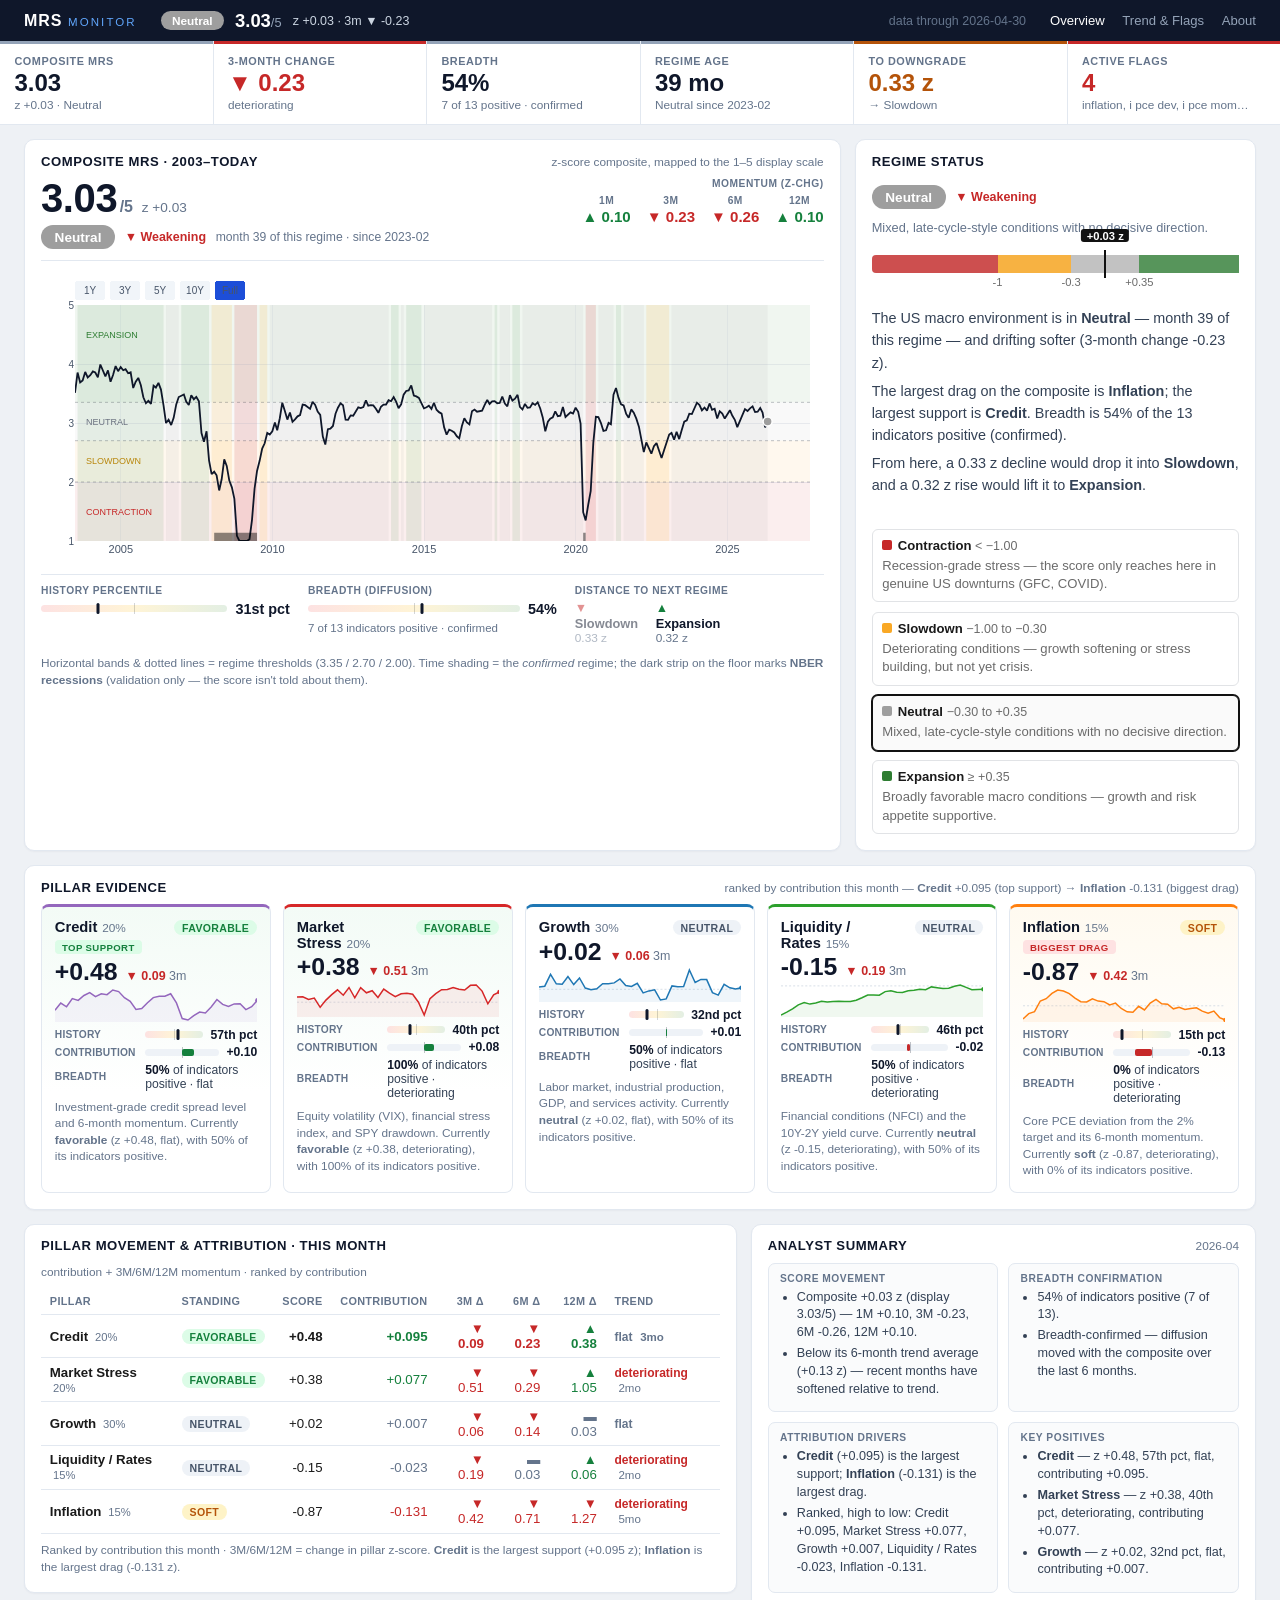
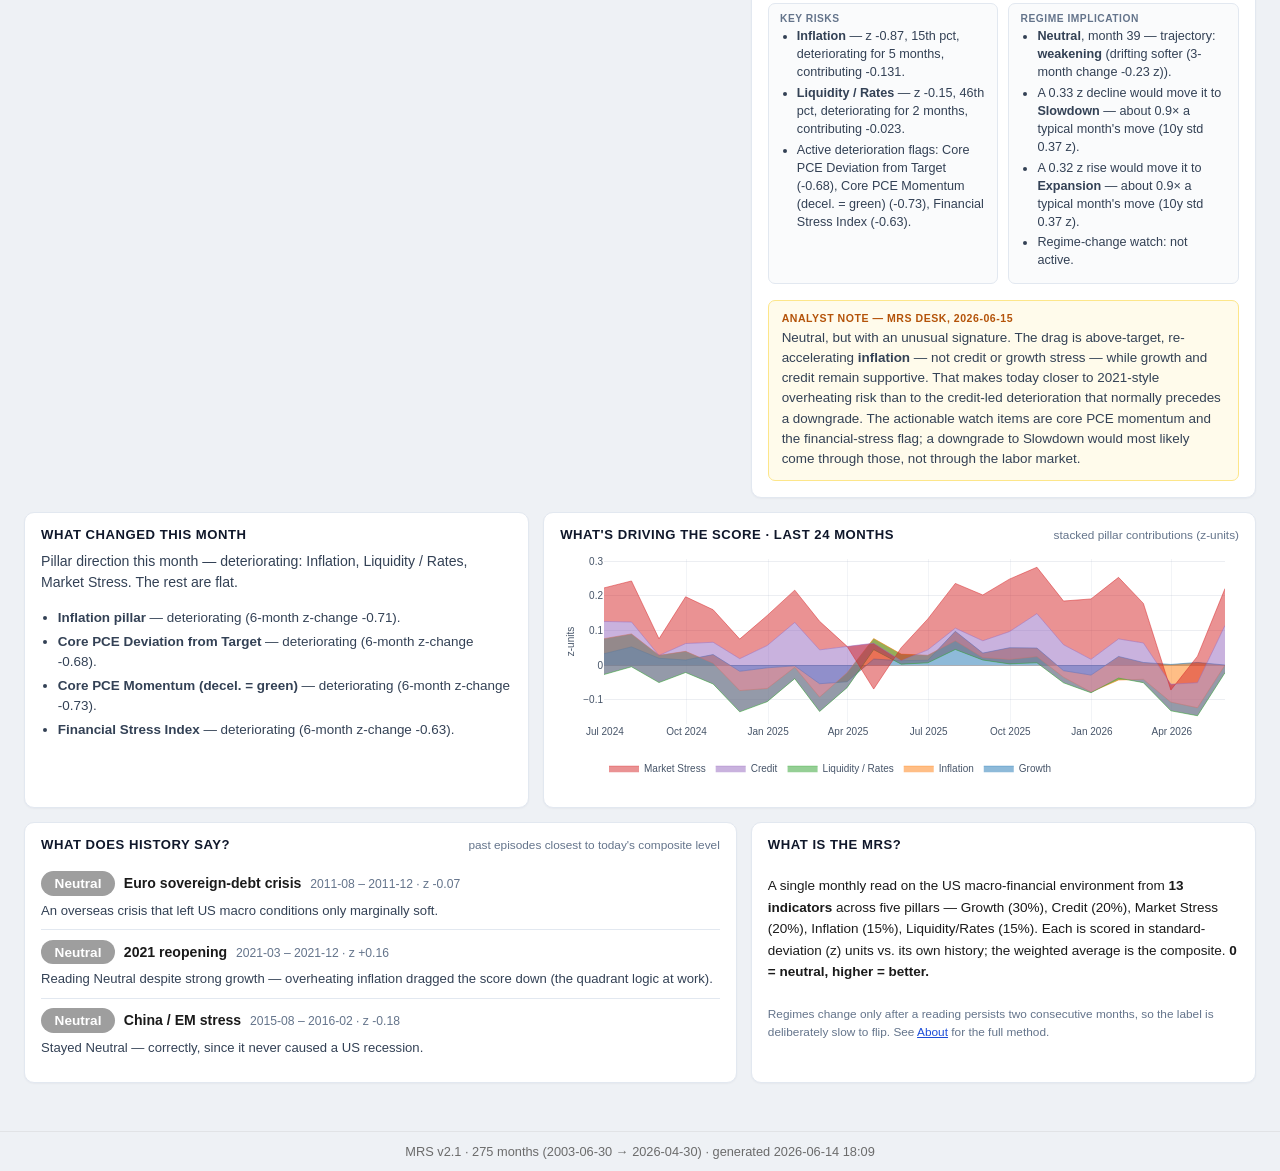
==== dashboard/index.html @ e7137d58 "Fix heatmap colorscale (explicit red/green) and attribution blank space - Replace named "RdYlGn" col" ====
<!DOCTYPE html>
<html lang="en">
<head>
<meta charset="UTF-8" />
<meta name="viewport" content="width=device-width, initial-scale=1" />
<title>MRS Monitor — Macro Regime Score</title>
<link rel="stylesheet" href="assets/css/style.css" />
<script src="https://cdn.plot.ly/plotly-2.32.0.min.js"></script>
</head>
<body class="app">

<header class="appbar">
  <div class="brand">MRS<span>MONITOR</span></div>
  <div class="appbar-status" id="appbar-status">Loading…</div>
  <nav class="appbar-nav">
    <a href="index.html" class="active">Overview</a>
    <a href="trend.html">Trend &amp; Flags</a>
    <a href="about.html">About</a>
  </nav>
</header>

<!-- KPI ribbon — Layer 0: the one-glance answer -->
<div class="kpi-ribbon" id="kpi-ribbon"></div>

<main class="db-grid">

  <!-- Row 1: score (left) + regime interpretation (right) -->

  <section class="card span-8 composite-anchor">
    <div class="card-head">
      <h2>Composite MRS · 2003–today</h2>
      <span class="card-sub">z-score composite, mapped to the 1–5 display scale</span>
    </div>
    <div class="composite-readout" id="composite-readout"></div>
    <div id="composite-chart" class="chart-lg"></div>
    <div class="composite-foot" id="composite-foot"></div>
    <p class="chart-caption">
      Horizontal bands &amp; dotted lines = regime thresholds (3.35 / 2.70 / 2.00).
      Time shading = the <em>confirmed</em> regime; the dark strip on the floor marks
      <strong>NBER recessions</strong> (validation only — the score isn't told about them).
    </p>
  </section>

  <section class="card span-4 verdict-card">
    <div class="card-head"><h2>Regime status</h2></div>
    <div class="verdict-head" id="verdict-head"></div>
    <div id="hero-gauge"></div>
    <div class="verdict-body" id="verdict-body"></div>
    <div id="regime-legend"></div>
  </section>

  <!-- Row 2: pillar evidence — the "why" behind the composite score -->

  <section class="card span-12">
    <div class="card-head">
      <h2>Pillar evidence</h2>
      <span class="card-sub" id="pillar-evidence-sub">where each pillar sits in its history · how it moved · what it contributes to the score</span>
    </div>
    <div class="pillar-tiles" id="pillar-tiles"></div>
  </section>

  <!-- Row 3: composite attribution (how pillars sum to the score) + analyst summary -->

  <section class="card span-7" style="align-self: start">
    <div class="card-head">
      <h2>Pillar movement &amp; attribution · this month</h2>
      <span class="card-sub">contribution + 3M/6M/12M momentum · ranked by contribution</span>
    </div>
    <div id="attribution-chart"></div>
    <p class="chart-caption" id="attribution-caption"></p>
  </section>

  <section class="card span-5">
    <div class="card-head">
      <h2>Analyst summary</h2>
      <span class="card-sub" id="summary-date"></span>
    </div>
    <div class="summary-grid" id="summary-grid"></div>
    <div class="analyst-note" id="analyst-note" hidden></div>
  </section>

  <!-- Row 4: what changed this month + 24-month driver trend -->

  <section class="card span-5">
    <div class="card-head"><h2>What changed this month</h2></div>
    <p class="lead" id="direction-summary"></p>
    <ul class="changes" id="changes-list"></ul>
  </section>

  <section class="card span-7">
    <div class="card-head">
      <h2>What's driving the score · last 24 months</h2>
      <span class="card-sub">stacked pillar contributions (z-units)</span>
    </div>
    <div id="drivers-chart" class="chart-md"></div>
  </section>

  <!-- Row 5: historical analogues + what is MRS -->

  <section class="card span-7">
    <div class="card-head">
      <h2>What does history say?</h2>
      <span class="card-sub">past episodes closest to today's composite level</span>
    </div>
    <div class="analogues" id="analogues"></div>
  </section>

  <section class="card span-5 explainer">
    <div class="card-head"><h2>What is the MRS?</h2></div>
    <p>
      A single monthly read on the US macro-financial environment from
      <strong>13 indicators</strong> across five pillars — Growth (30%), Credit (20%),
      Market Stress (20%), Inflation (15%), Liquidity/Rates (15%). Each is scored in
      standard-deviation (z) units vs. its own history; the weighted average is the
      composite. <strong>0 = neutral, higher = better.</strong>
    </p>
    <p class="chart-caption">
      Regimes change only after a reading persists two consecutive months, so the
      label is deliberately slow to flip. See <a href="about.html">About</a> for the full method.
    </p>
  </section>

</main>

<footer class="status" id="status-footer">Loading…</footer>

<script type="module" src="assets/js/page-index.js"></script>
</body>
</html>
---- dashboard/assets/css/style.css ----
:root {
  --color-expansion: #2e7d32;
  --color-neutral: #9e9e9e;
  --color-slowdown: #f9a825;
  --color-contraction: #c62828;
  --color-bg: #f5f6f8;
  --color-panel: #ffffff;
  --color-text: #1a1a1a;
  --color-muted: #6b6b6b;
  --color-border: #e1e3e6;
  --font-sans: -apple-system, BlinkMacSystemFont, "Segoe UI", Roboto, Helvetica, Arial, sans-serif;
}

* { box-sizing: border-box; }

body {
  margin: 0;
  font-family: var(--font-sans);
  background: var(--color-bg);
  color: var(--color-text);
}

code {
  background: #eef0f2;
  border-radius: 3px;
  padding: 0 0.25rem;
  font-size: 0.85em;
}

/* Navigation */
nav.topnav {
  display: flex;
  gap: 1.5rem;
  padding: 0.75rem 1.5rem;
  background: #1a1a1a;
}
nav.topnav a {
  color: #cfd2d6;
  text-decoration: none;
  font-size: 0.9rem;
  font-weight: 500;
}
nav.topnav a:hover,
nav.topnav a.active { color: #ffffff; }

/* Regime header (repeats on every page) */
.regime-header {
  display: flex;
  flex-wrap: wrap;
  gap: 1.75rem;
  align-items: center;
  padding: 1rem 1.5rem;
  border-bottom: 1px solid var(--color-border);
  background: var(--color-panel);
}
.regime-badge {
  display: inline-block;
  padding: 0.4rem 1rem;
  border-radius: 999px;
  color: #fff;
  font-weight: 600;
  font-size: 0.95rem;
  white-space: nowrap;
}
.regime-stat {
  font-size: 0.78rem;
  color: var(--color-muted);
  text-transform: uppercase;
  letter-spacing: 0.03em;
}
.regime-stat strong {
  display: block;
  font-size: 1.2rem;
  color: var(--color-text);
  text-transform: none;
  letter-spacing: normal;
}

.flag-pill {
  display: inline-block;
  padding: 0.2rem 0.65rem;
  border-radius: 4px;
  font-size: 0.72rem;
  background: #fdecea;
  color: #b71c1c;
  margin: 0.15rem 0.25rem 0.15rem 0;
}

/* Layout */
main {
  padding: 1.25rem 1.5rem 3rem;
  max-width: 1200px;
  margin: 0 auto;
}
.panel {
  background: var(--color-panel);
  border: 1px solid var(--color-border);
  border-radius: 8px;
  padding: 1rem 1.25rem;
  margin-bottom: 1.25rem;
}
.panel h2 {
  margin-top: 0;
  font-size: 1.05rem;
}
.panel h3 {
  font-size: 0.95rem;
}
.panel h3 a {
  color: var(--color-text);
  text-decoration: none;
}
.panel h3 a:hover { text-decoration: underline; }

.chart {
  width: 100%;
  height: 380px;
}
.chart.small {
  height: 200px;
}

.grid {
  display: grid;
  grid-template-columns: repeat(auto-fit, minmax(240px, 1fr));
  gap: 1rem;
}

footer.status {
  padding: 0.75rem 1.5rem;
  font-size: 0.8rem;
  color: var(--color-muted);
  border-top: 1px solid var(--color-border);
  text-align: center;
}

/* Tables */
table.flags, table.movers, table.transitions {
  width: 100%;
  border-collapse: collapse;
  font-size: 0.85rem;
}
table.flags th, table.flags td,
table.movers th, table.movers td,
table.transitions th, table.transitions td {
  text-align: left;
  padding: 0.45rem 0.65rem;
  border-bottom: 1px solid var(--color-border);
}
table.flags th, table.movers th, table.transitions th {
  color: var(--color-muted);
  font-weight: 600;
  font-size: 0.78rem;
  text-transform: uppercase;
  letter-spacing: 0.03em;
}

/* Indicator lineage */
dl.lineage dt {
  font-weight: 600;
  margin-top: 0.5rem;
  font-size: 0.85rem;
}
dl.lineage dd {
  margin: 0 0 0.25rem 0;
  color: var(--color-muted);
}

.back-link {
  display: inline-block;
  margin-bottom: 0.75rem;
  font-size: 0.85rem;
  color: var(--color-text);
}

/* ============================================================
   Narrative / interpretation layer (Overview redesign)
   ============================================================ */

.caption {
  font-size: 0.85rem;
  color: var(--color-muted);
  line-height: 1.5;
  margin: 0.5rem 0 0;
}
.lead {
  font-size: 0.95rem;
  line-height: 1.55;
  margin: 0 0 0.75rem;
}

/* 1. Verdict hero */
.verdict { border-left: 4px solid #1a1a1a; }
.verdict-head {
  display: flex;
  align-items: baseline;
  gap: 1rem;
  flex-wrap: wrap;
  margin-bottom: 0.5rem;
}
.verdict-score { font-size: 1rem; color: var(--color-muted); }
.verdict-score strong { font-size: 1.9rem; color: var(--color-text); }
.verdict-score .unit { font-size: 0.9rem; }
.verdict-score .zunit { font-size: 0.9rem; margin-left: 0.35rem; }
.verdict-body p {
  margin: 0.4rem 0;
  font-size: 1.02rem;
  line-height: 1.6;
}
.verdict-body .warn { color: var(--color-contraction); font-weight: 600; }

.analyst-note {
  margin-top: 1rem;
  padding: 0.85rem 1rem;
  background: #fffdf3;
  border: 1px solid #f0e6c0;
  border-radius: 6px;
}
.analyst-note .note-tag {
  display: block;
  font-size: 0.72rem;
  text-transform: uppercase;
  letter-spacing: 0.05em;
  color: #9a7d2e;
  font-weight: 700;
  margin-bottom: 0.3rem;
}
.analyst-note p { margin: 0; line-height: 1.6; font-size: 0.96rem; }

/* 2. Regime gauge (composite + per-pillar) */
.gauge { margin: 0.6rem 0 0.2rem; }
.gauge-track {
  position: relative;
  height: 18px;
  border-radius: 4px;
  overflow: visible;
  background: #eee;
}
.gauge-band {
  position: absolute;
  top: 0;
  bottom: 0;
  border-radius: 0;
}
.gauge-band:first-of-type { border-radius: 4px 0 0 4px; }
.gauge-needle {
  position: absolute;
  top: -5px;
  bottom: -5px;
  width: 2px;
  background: #111;
  transform: translateX(-1px);
  z-index: 3;
}
.gauge-val {
  position: absolute;
  top: -1.35rem;
  left: 50%;
  transform: translateX(-50%);
  background: #111;
  color: #fff;
  font-size: 0.7rem;
  font-weight: 600;
  padding: 0.05rem 0.35rem;
  border-radius: 3px;
  white-space: nowrap;
}
.gauge-axis {
  position: relative;
  height: 1.1rem;
  margin-top: 0.15rem;
}
.gauge-tick {
  position: absolute;
  transform: translateX(-50%);
  font-size: 0.7rem;
  color: var(--color-muted);
}

/* Regime legend strip */
.scale-legend {
  display: grid;
  grid-template-columns: repeat(auto-fit, minmax(200px, 1fr));
  gap: 0.6rem;
  margin-top: 1.25rem;
}
.legend-item {
  padding: 0.5rem 0.6rem;
  border: 1px solid var(--color-border);
  border-radius: 6px;
  font-size: 0.82rem;
}
.legend-item.active {
  border-color: #111;
  box-shadow: 0 0 0 1px #111;
  background: #fafafa;
}
.legend-swatch {
  display: inline-block;
  width: 10px;
  height: 10px;
  border-radius: 2px;
  margin-right: 0.35rem;
}
.legend-z { color: var(--color-muted); font-size: 0.78rem; }
.legend-plain { color: var(--color-muted); margin-top: 0.25rem; line-height: 1.4; }
.regime-expansion { background: var(--color-expansion); }
.regime-neutral { background: var(--color-neutral); }
.regime-slowdown { background: var(--color-slowdown); }
.regime-contraction { background: var(--color-contraction); }

/* 5. What changed */
ul.changes { margin: 0; padding-left: 1.1rem; }
ul.changes li { margin: 0.35rem 0; line-height: 1.5; font-size: 0.92rem; }

/* 6. Pillar scorecard */
.scorecard-row {
  display: block;
  text-decoration: none;
  color: inherit;
  padding: 0.85rem 0;
  border-bottom: 1px solid var(--color-border);
}
.scorecard-row:last-child { border-bottom: none; }
.scorecard-row:hover { background: #fafbfc; }
.sc-head {
  display: flex;
  justify-content: space-between;
  align-items: baseline;
}
.sc-name { font-weight: 600; font-size: 0.98rem; }
.sc-weight { color: var(--color-muted); font-weight: 400; font-size: 0.8rem; }
.sc-standing {
  font-size: 0.72rem;
  text-transform: uppercase;
  letter-spacing: 0.03em;
  font-weight: 700;
  padding: 0.1rem 0.5rem;
  border-radius: 999px;
}
.standing-favorable { background: #e8f5e9; color: #2e7d32; }
.standing-neutral { background: #f0f0f0; color: #616161; }
.standing-soft { background: #fff3e0; color: #ef6c00; }
.standing-stressed { background: #fdecea; color: #c62828; }
.sc-sentence { font-size: 0.88rem; color: #444; line-height: 1.5; margin-top: 0.5rem; }

/* 7. Historical analogues */
.episode {
  padding: 0.75rem 0;
  border-bottom: 1px solid var(--color-border);
}
.episode:last-child { border-bottom: none; }
.ep-head { display: flex; align-items: baseline; gap: 0.6rem; flex-wrap: wrap; }
.ep-meta { color: var(--color-muted); font-size: 0.8rem; }
.episode p { margin: 0.35rem 0 0; font-size: 0.9rem; line-height: 1.5; color: #444; }
.regime-badge.sm { padding: 0.15rem 0.6rem; font-size: 0.72rem; }

.explainer p { line-height: 1.6; }

/* ============================================================
   Institutional design system (Overview app shell) — body.app
   ============================================================ */
body.app {
  --bg: #eef1f5;
  --panel: #ffffff;
  --ink: #0f172a;
  --ink-2: #334155;
  --muted: #64748b;
  --line: #e2e8f0;
  --accent: #1d4ed8;
  --slate: #0f172a;
  --pos: #15803d;
  --neg: #c62828;
  --warn: #b45309;
  background: var(--bg);
  font-size: 13.5px;
}
body.app .regime-badge { font-size: 0.85rem; padding: 0.3rem 0.85rem; }
.app * { font-variant-numeric: tabular-nums; }

/* Top app bar */
.appbar {
  display: flex;
  align-items: center;
  gap: 1.5rem;
  padding: 0.6rem 1.5rem;
  background: var(--slate);
  color: #e2e8f0;
  position: sticky;
  top: 0;
  z-index: 20;
}
.brand { font-weight: 800; letter-spacing: 0.06em; font-size: 1rem; color: #fff; }
.brand span { color: #60a5fa; margin-left: 0.35rem; font-weight: 500; letter-spacing: 0.18em; font-size: 0.72rem; }
.appbar-status { display: flex; align-items: center; gap: 0.7rem; flex: 1; }
.ab-badge { padding: 0.18rem 0.7rem; border-radius: 999px; color: #fff; font-size: 0.74rem; font-weight: 700; }
.ab-metric b { font-size: 1.15rem; color: #fff; }
.ab-metric i { color: #94a3b8; font-style: normal; font-size: 0.8rem; }
.ab-sub { font-size: 0.78rem; color: #cbd5e1; }
.ab-sub.muted { color: #64748b; margin-left: auto; }
.appbar-nav { display: flex; gap: 1.1rem; }
.appbar-nav a { color: #94a3b8; text-decoration: none; font-size: 0.82rem; font-weight: 500; }
.appbar-nav a:hover, .appbar-nav a.active { color: #fff; }

/* KPI ribbon */
.kpi-ribbon {
  display: grid;
  grid-template-columns: repeat(6, 1fr);
  gap: 1px;
  background: var(--line);
  border-bottom: 1px solid var(--line);
}
.kpi {
  background: var(--panel);
  padding: 0.7rem 0.9rem 0.75rem;
  border-top: 3px solid transparent;
}
.kpi-label { font-size: 0.68rem; text-transform: uppercase; letter-spacing: 0.05em; color: var(--muted); font-weight: 600; }
.kpi-value { font-size: 1.5rem; font-weight: 700; color: var(--ink); line-height: 1.15; margin-top: 0.1rem; }
.kpi-sub { font-size: 0.74rem; color: var(--muted); margin-top: 0.1rem; }
.tone-pos { border-top-color: var(--pos); }
.tone-neg { border-top-color: var(--neg); }
.tone-warn { border-top-color: var(--warn); }
.tone-neutral { border-top-color: #94a3b8; }
.kpi.tone-pos .kpi-value { color: var(--pos); }
.kpi.tone-neg .kpi-value { color: var(--neg); }
.kpi.tone-warn .kpi-value { color: var(--warn); }

/* 12-column grid */
.db-grid {
  display: grid;
  grid-template-columns: repeat(12, 1fr);
  gap: 14px;
  max-width: 1440px;
  margin: 0 auto;
  padding: 14px 1.5rem 3rem;
}
.span-4 { grid-column: span 4; }
.span-5 { grid-column: span 5; }
.span-6 { grid-column: span 6; }
.span-7 { grid-column: span 7; }
.span-8 { grid-column: span 8; }
.span-12 { grid-column: span 12; }

/* Cards */
.app .card {
  background: var(--panel);
  border: 1px solid var(--line);
  border-radius: 10px;
  padding: 0.85rem 1rem 1rem;
  box-shadow: 0 1px 2px rgba(15, 23, 42, 0.04);
  display: flex;
  flex-direction: column;
}
.card-head { display: flex; align-items: baseline; justify-content: space-between; gap: 0.75rem; margin-bottom: 0.6rem; flex-wrap: wrap; }
.card-head h2 { margin: 0; font-size: 0.82rem; text-transform: uppercase; letter-spacing: 0.04em; color: var(--ink); font-weight: 700; }
.card-sub { font-size: 0.74rem; color: var(--muted); }
.chart-lg { width: 100%; height: 340px; }
.chart-md { width: 100%; height: 240px; }
.chart-caption { font-size: 0.74rem; color: var(--muted); line-height: 1.45; margin: 0.5rem 0 0; }
.chart-caption a, .explainer a { color: var(--accent); }

/* Verdict card */
.verdict-card { gap: 0.4rem; }
.verdict-head { display: flex; align-items: center; gap: 0.6rem; flex-wrap: wrap; }
.vh-plain { font-size: 0.8rem; color: var(--muted); line-height: 1.35; }
.verdict-card .gauge { margin: 0.3rem 0 0.1rem; }
.verdict-body p { margin: 0.35rem 0; font-size: 0.9rem; line-height: 1.55; color: var(--ink-2); }
.verdict-body .warn { color: var(--neg); font-weight: 600; }
.verdict-card .analyst-note { margin-top: 0.5rem; }

/* ============================================================
   Composite anchor: score readout, momentum strip, threshold foot
   ============================================================ */
.composite-anchor .chart-lg { height: 300px; }

.composite-readout {
  display: flex;
  justify-content: space-between;
  align-items: flex-start;
  gap: 1.5rem;
  flex-wrap: wrap;
  padding-bottom: 0.65rem;
  margin-bottom: 0.5rem;
  border-bottom: 1px solid var(--line);
}
.cr-main { display: flex; flex-direction: column; gap: 0.4rem; }
.cr-score { display: flex; align-items: baseline; }
.cr-value { font-size: 2.5rem; font-weight: 800; color: var(--ink); line-height: 1; letter-spacing: -0.01em; }
.cr-unit { font-size: 1rem; color: var(--muted); font-weight: 600; margin-left: 0.15rem; }
.cr-z { font-size: 0.85rem; color: var(--muted); margin-left: 0.55rem; }
.cr-regime { display: flex; align-items: center; gap: 0.6rem; flex-wrap: wrap; }
.cr-traj { font-size: 0.78rem; font-weight: 700; }
.cr-age { font-size: 0.76rem; color: var(--muted); }

.cr-momentum { display: flex; flex-direction: column; gap: 0.35rem; align-items: flex-end; }
.cr-momentum-label { font-size: 0.64rem; text-transform: uppercase; letter-spacing: 0.05em; color: var(--muted); font-weight: 700; }
.momentum-strip { display: flex; gap: 1rem; }
.mom-item { display: flex; flex-direction: column; align-items: center; gap: 0.12rem; min-width: 38px; }
.mom-label { font-size: 0.64rem; text-transform: uppercase; letter-spacing: 0.04em; color: var(--muted); font-weight: 600; }
.mom-value { font-size: 0.94rem; font-weight: 700; }

.composite-foot {
  display: grid;
  grid-template-columns: repeat(3, 1fr);
  gap: 18px;
  padding: 0.65rem 0 0.1rem;
  margin-top: 0.3rem;
  border-top: 1px solid var(--line);
}
.cf-item { display: flex; flex-direction: column; gap: 0.3rem; min-width: 0; }
.cf-label { font-size: 0.64rem; text-transform: uppercase; letter-spacing: 0.05em; color: var(--muted); font-weight: 700; }
.cf-row { display: flex; align-items: center; gap: 0.5rem; }
.cf-row b { font-size: 0.9rem; font-weight: 700; color: var(--ink); white-space: nowrap; }
.cf-sub { font-size: 0.72rem; color: var(--muted); }
.cf-thresholds .thr-row { display: flex; gap: 1.1rem; }
.thr-item { display: flex; flex-direction: column; gap: 0.05rem; opacity: 0.5; }
.thr-item.near { opacity: 1; }
.thr-arrow { font-size: 0.78rem; font-weight: 700; }
.thr-target { font-weight: 700; color: var(--ink); font-size: 0.8rem; }
.thr-dist { font-size: 0.74rem; color: var(--muted); }

/* ============================================================
   Analyst summary cards
   ============================================================ */
.summary-grid {
  display: grid;
  grid-template-columns: 1fr 1fr;
  gap: 10px;
}
.sum-card {
  border: 1px solid var(--line);
  border-radius: 7px;
  padding: 0.55rem 0.7rem 0.6rem;
  background: #fafbfc;
}
.sum-card h3 {
  margin: 0 0 0.3rem;
  font-size: 0.64rem;
  text-transform: uppercase;
  letter-spacing: 0.05em;
  color: var(--muted);
  font-weight: 700;
}
.sum-card ul { margin: 0; padding-left: 1.05rem; }
.sum-card li { font-size: 0.79rem; line-height: 1.42; margin: 0.18rem 0; color: var(--ink-2); }
.warn { color: var(--neg); font-weight: 600; }

/* Rank badge on pillar tiles (top support / biggest drag) */
.rank-badge {
  display: inline-block;
  font-size: 0.6rem;
  text-transform: uppercase;
  letter-spacing: 0.04em;
  font-weight: 700;
  padding: 0.1rem 0.45rem;
  border-radius: 4px;
  margin: 0.3rem 0 0.05rem;
}
.rank-pos { background: #dcfce7; color: #15803d; }
.rank-neg { background: #fee2e2; color: #c62828; }

/* Pillar evidence tiles */
.pillar-tiles {
  display: grid;
  grid-template-columns: repeat(auto-fit, minmax(220px, 1fr));
  gap: 12px;
}
.ptile {
  display: block;
  text-decoration: none;
  color: inherit;
  border: 1px solid var(--line);
  border-top: 3px solid var(--pc, #94a3b8);
  border-radius: 8px;
  padding: 0.7rem 0.8rem 0.8rem;
  background: #fff;
  transition: box-shadow 0.12s, transform 0.12s;
}
.ptile:hover { box-shadow: 0 3px 10px rgba(15, 23, 42, 0.08); transform: translateY(-1px); }
.ptile-head { display: flex; align-items: baseline; justify-content: space-between; }
.ptile-name { font-weight: 700; font-size: 0.92rem; color: var(--ink); }
.ptile-name i { font-style: normal; color: var(--muted); font-weight: 500; font-size: 0.74rem; margin-left: 0.3rem; }
.ptile-metric { display: flex; align-items: baseline; gap: 0.5rem; margin: 0.15rem 0 0.1rem; }
.ptile-z { font-size: 1.55rem; font-weight: 700; color: var(--ink); }
.ptile-delta { font-size: 0.78rem; font-weight: 600; }
.ptile-delta i { font-style: normal; color: var(--muted); font-weight: 400; }
.ptile-spark { margin: 0.15rem 0 0.35rem; }
.ptile-spark .spark { width: 100%; height: 34px; display: block; }
.ptile-evidence { margin: 0; }
.ptile-evidence > div { display: grid; grid-template-columns: 84px 1fr; align-items: center; gap: 0.4rem; margin: 0.22rem 0; }
.ptile-evidence dt { font-size: 0.64rem; text-transform: uppercase; letter-spacing: 0.02em; color: var(--muted); font-weight: 600; white-space: nowrap; }
.ptile-evidence dd { margin: 0; display: flex; align-items: center; gap: 0.45rem; font-size: 0.76rem; color: var(--ink-2); }
.ptile-evidence dd.plain { display: block; }
.ptile-evidence dd b { font-weight: 700; color: var(--ink); }
.ptile-note { font-size: 0.74rem; color: var(--muted); line-height: 1.4; margin: 0.5rem 0 0; }

.tone-pos { color: var(--pos); }
.tone-neg { color: var(--neg); }
.ptile-delta.tone-neutral, .tone-neutral { color: var(--muted); }

/* distribution + contribution mini-bars */
.distbar { position: relative; flex: 1; height: 7px; border-radius: 4px;
  background: linear-gradient(90deg, #fde2e2, #fff4d6, #e3efe3); }
.distbar-mid { position: absolute; left: 50%; top: -2px; bottom: -2px; width: 1px; background: rgba(15,23,42,0.18); }
.distbar-mark { position: absolute; top: -2px; width: 3px; height: 11px; border-radius: 2px; background: var(--ink); transform: translateX(-1.5px); }
.cbar { position: relative; flex: 1; height: 7px; border-radius: 4px; background: #eef2f7; }
.cbar-mid { position: absolute; left: 50%; top: -2px; bottom: -2px; width: 1px; background: rgba(15,23,42,0.25); }
.cbar i { position: absolute; top: 0; bottom: 0; border-radius: 2px; }

/* Standing pills (refined) */
.standing { font-size: 0.66rem; text-transform: uppercase; letter-spacing: 0.03em; font-weight: 700; padding: 0.12rem 0.5rem; border-radius: 999px; }
.standing-favorable { background: #dcfce7; color: #15803d; }
.standing-neutral { background: #eef2f7; color: #475569; }
.standing-soft { background: #fef3c7; color: #b45309; }
.standing-stressed { background: #fee2e2; color: #c62828; }

/* Subtle whole-tile tint reflecting standing - reinforces favorable/soft/
   stressed without competing with the pillar-color top border. */
.ptile.standing-bg-favorable { background: linear-gradient(180deg, #f3fbf6 0%, #ffffff 65%); }
.ptile.standing-bg-soft { background: linear-gradient(180deg, #fffaf0 0%, #ffffff 65%); }
.ptile.standing-bg-stressed { background: linear-gradient(180deg, #fdf4f4 0%, #ffffff 65%); }
.ptile.standing-bg-neutral { background: #ffffff; }

/* What changed */
.app .lead { font-size: 0.88rem; color: var(--ink-2); line-height: 1.5; margin: 0 0 0.6rem; }
.app ul.changes { margin: 0; padding-left: 1.05rem; }
.app ul.changes li { margin: 0.3rem 0; line-height: 1.45; font-size: 0.84rem; color: var(--ink-2); }

/* Analogues */
.app .episode { padding: 0.6rem 0; border-bottom: 1px solid var(--line); }
.app .episode:last-child { border-bottom: none; }
.app .ep-head { display: flex; align-items: baseline; gap: 0.55rem; flex-wrap: wrap; }
.app .ep-meta { color: var(--muted); font-size: 0.76rem; }
.app .episode strong { font-size: 0.88rem; }
.app .episode p { margin: 0.3rem 0 0; font-size: 0.82rem; line-height: 1.45; color: var(--ink-2); }
.regime-badge.sm { padding: 0.12rem 0.55rem; font-size: 0.68rem; }

/* Analyst note (app variant) */
.app .analyst-note { background: #fffbeb; border: 1px solid #fde68a; border-radius: 7px; padding: 0.7rem 0.8rem; }
.app .analyst-note .note-tag { display: block; font-size: 0.66rem; text-transform: uppercase; letter-spacing: 0.05em; color: #b45309; font-weight: 700; margin-bottom: 0.25rem; }
.app .analyst-note p { margin: 0; font-size: 0.84rem; line-height: 1.5; color: var(--ink-2); }

/* Sub-nav / breadcrumb (detail pages) */
.subnav {
  max-width: 1440px;
  margin: 0 auto;
  padding: 0.55rem 1.5rem 0;
  display: flex;
  align-items: center;
  gap: 0.6rem;
  font-size: 0.8rem;
}
.subnav a { color: var(--accent); text-decoration: none; font-weight: 600; }
.subnav a:hover { text-decoration: underline; }
.subnav .crumb { color: var(--muted); }
.subnav .crumb::before { content: "·"; margin-right: 0.6rem; color: var(--line); }

/* Flag cards (trend page) */
.flag-cards { display: grid; grid-template-columns: repeat(auto-fit, minmax(220px, 1fr)); gap: 10px; }
.flag-card { border: 1px solid var(--line); border-left: 4px solid #94a3b8; border-radius: 8px; padding: 0.65rem 0.8rem; background: #fff; }
.flag-card.down { border-left-color: var(--neg); background: #fff8f8; }
.flag-card.up { border-left-color: var(--pos); background: #f6fdf8; }
.flag-card.ok { border-left-color: var(--pos); background: #f6fdf8; }
.fc-top { display: flex; justify-content: space-between; align-items: baseline; }
.fc-tag { font-size: 0.64rem; text-transform: uppercase; letter-spacing: 0.04em; color: var(--muted); font-weight: 700; }
.fc-mag { font-size: 0.95rem; font-weight: 700; color: var(--ink); }
.fc-mag i { font-style: normal; font-weight: 400; font-size: 0.66rem; color: var(--muted); margin-left: 0.25rem; }
.fc-name { font-weight: 700; font-size: 0.92rem; margin-top: 0.25rem; color: var(--ink); }
.fc-sub { font-size: 0.76rem; color: var(--muted); margin-top: 0.1rem; }

/* Dense data tables (app shell) */
table.dtable { width: 100%; border-collapse: collapse; font-size: 0.83rem; }
table.dtable th, table.dtable td { text-align: left; padding: 0.4rem 0.55rem; border-bottom: 1px solid var(--line); }
table.dtable th { color: var(--muted); font-weight: 700; font-size: 0.68rem; text-transform: uppercase; letter-spacing: 0.03em; }
table.dtable td.num, table.dtable th.num { text-align: right; }
table.dtable tr:hover td { background: #fafbfc; }
table.dtable a { color: var(--accent); text-decoration: none; }
table.dtable a:hover { text-decoration: underline; }

/* Pillar movement table */
.tbl-weight { font-size: 0.7rem; color: var(--muted); font-weight: 500; margin-left: 0.2rem; }
.tbl-streak { font-size: 0.72rem; color: var(--muted); margin-left: 0.25rem; }
.tbl-dir { font-size: 0.75rem; font-weight: 600; }
.dir-improving { color: #15803d; }
.dir-deteriorating { color: #c62828; }
.dir-flat { color: var(--muted); }
table.pmov-table td { vertical-align: middle; }
table.pmov-table tbody tr:first-child td { font-weight: 600; }

/* Lineage (indicator page) */
.app dl.lineage { display: grid; grid-template-columns: 150px 1fr; gap: 0.3rem 1rem; margin: 0; }
.app dl.lineage dt { font-weight: 700; font-size: 0.78rem; color: var(--ink); text-transform: uppercase; letter-spacing: 0.02em; }
.app dl.lineage dd { margin: 0; color: var(--ink-2); font-size: 0.86rem; }
.app dl.lineage dd a { color: var(--accent); }

/* Reference list (about) */
.reflist { margin: 0; padding-left: 1.1rem; }
.reflist li { margin: 0.35rem 0; font-size: 0.86rem; line-height: 1.45; color: var(--ink-2); }
.reflist a { color: var(--accent); font-weight: 600; }

#heatmap { width: 100%; }

/* Responsive collapse */
@media (max-width: 1080px) {
  .kpi-ribbon { grid-template-columns: repeat(3, 1fr); }
  .span-4, .span-5, .span-6, .span-7, .span-8 { grid-column: span 12; }
}
@media (max-width: 620px) {
  .kpi-ribbon { grid-template-columns: repeat(2, 1fr); }
  .appbar { flex-wrap: wrap; gap: 0.6rem; }
  .composite-foot { grid-template-columns: 1fr; gap: 0.75rem; }
  .summary-grid { grid-template-columns: 1fr; }
  .composite-readout { align-items: stretch; }
  .cr-momentum { align-items: flex-start; }
}
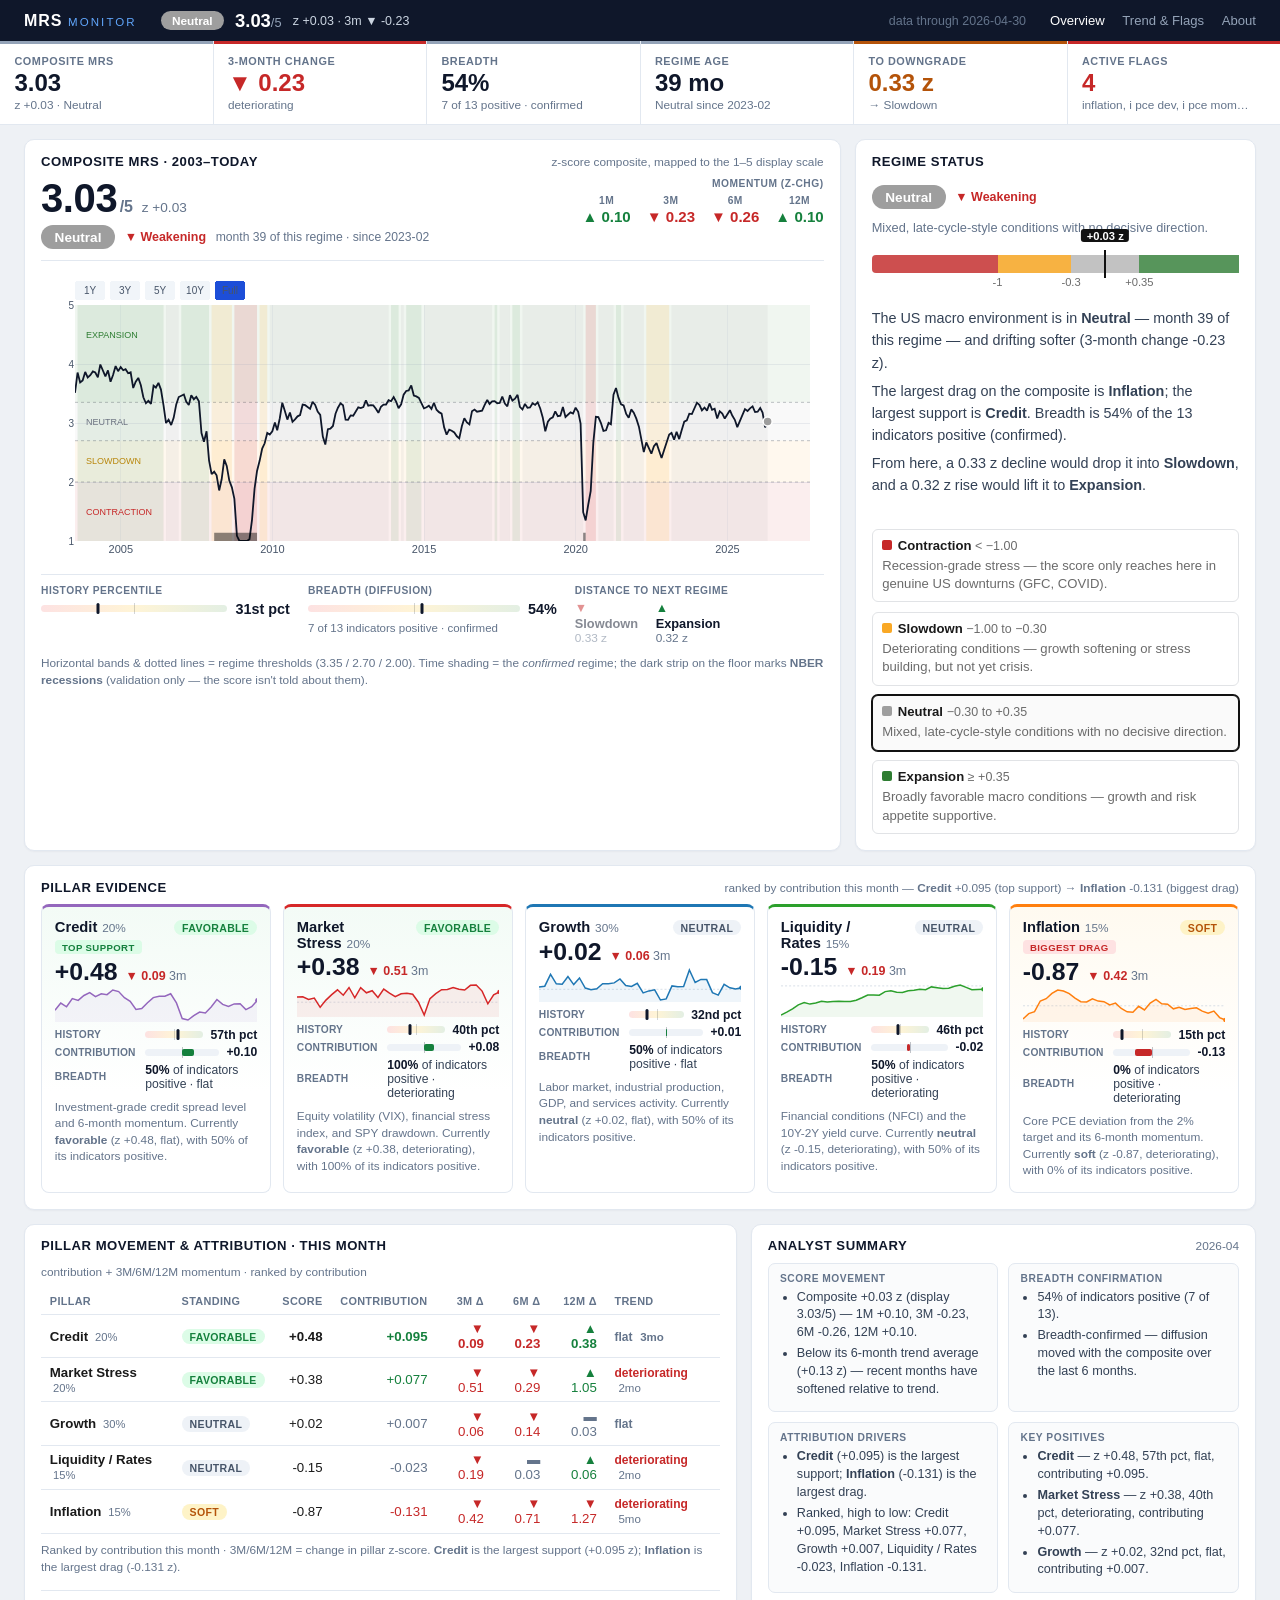
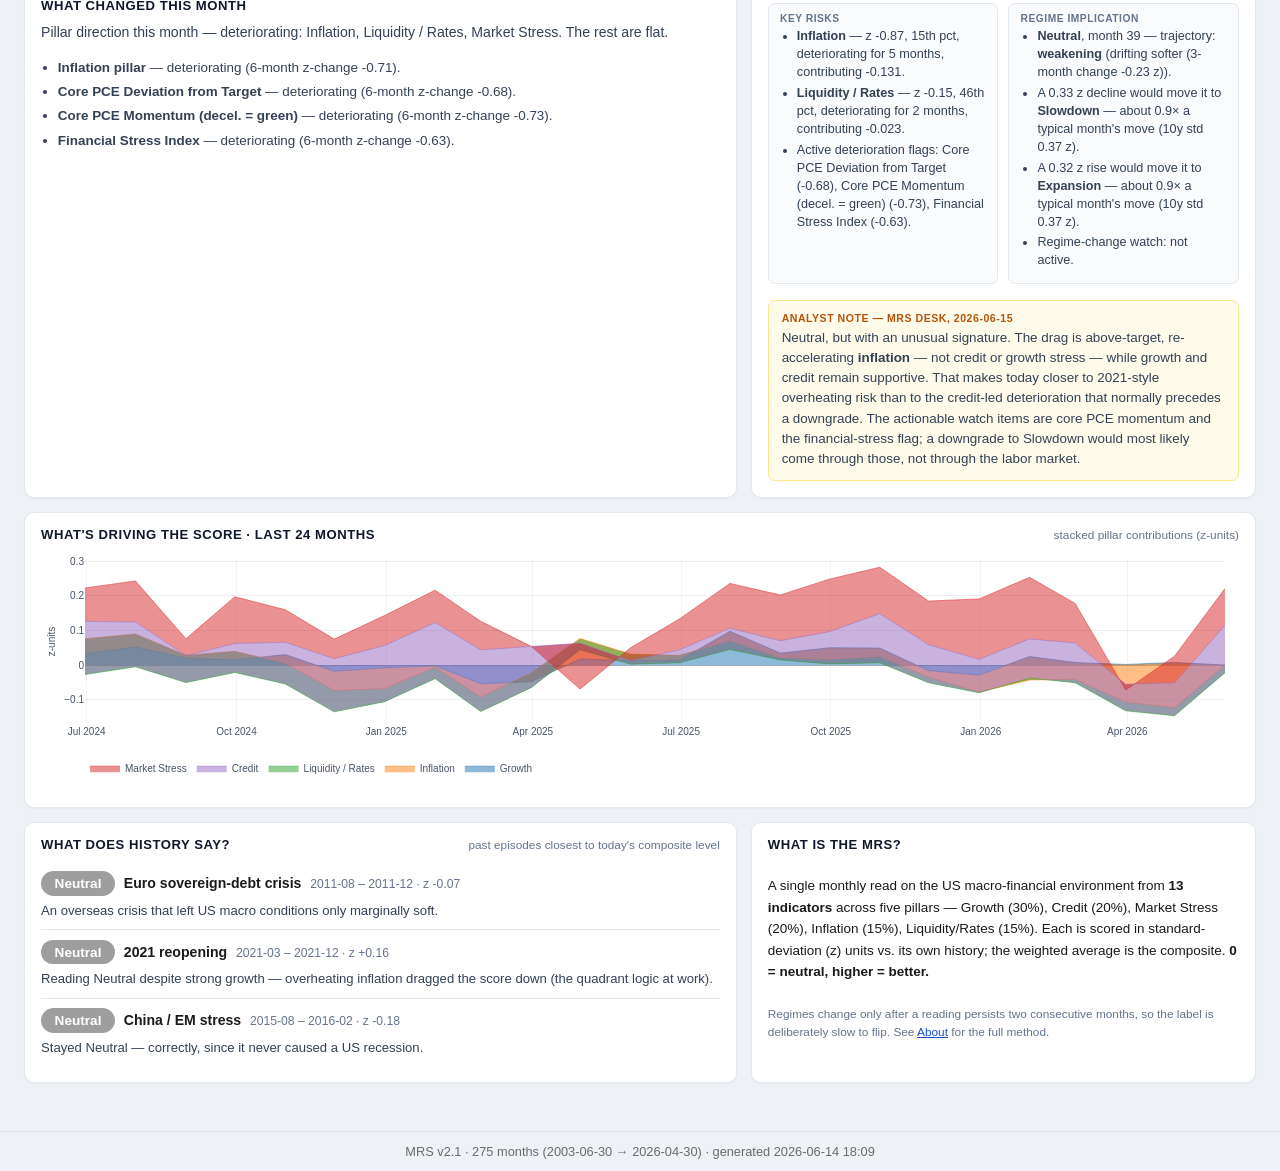
==== commit 626e4839: "Rearrange overview layout: merge attribution + what-changed, expand drivers - Absorb "What changed t" ====
--- a/dashboard/index.html
+++ b/dashboard/index.html
@@ -59,15 +59,21 @@
     <div class="pillar-tiles" id="pillar-tiles"></div>
   </section>
 
-  <!-- Row 3: composite attribution (how pillars sum to the score) + analyst summary -->
+  <!-- Row 3: attribution + what changed (left) + analyst summary (right) -->
 
-  <section class="card span-7" style="align-self: start">
+  <section class="card span-7">
     <div class="card-head">
       <h2>Pillar movement &amp; attribution · this month</h2>
       <span class="card-sub">contribution + 3M/6M/12M momentum · ranked by contribution</span>
     </div>
     <div id="attribution-chart"></div>
     <p class="chart-caption" id="attribution-caption"></p>
+    <div class="card-divider"></div>
+    <div class="card-head" style="margin-top:0.4rem">
+      <h2>What changed this month</h2>
+    </div>
+    <p class="lead" id="direction-summary"></p>
+    <ul class="changes" id="changes-list"></ul>
   </section>
 
   <section class="card span-5">
@@ -79,15 +85,9 @@
     <div class="analyst-note" id="analyst-note" hidden></div>
   </section>
 
-  <!-- Row 4: what changed this month + 24-month driver trend -->
+  <!-- Row 4: 24-month driver trend (full width) -->
 
-  <section class="card span-5">
-    <div class="card-head"><h2>What changed this month</h2></div>
-    <p class="lead" id="direction-summary"></p>
-    <ul class="changes" id="changes-list"></ul>
-  </section>
-
-  <section class="card span-7">
+  <section class="card span-12">
     <div class="card-head">
       <h2>What's driving the score · last 24 months</h2>
       <span class="card-sub">stacked pillar contributions (z-units)</span>
--- a/dashboard/assets/css/style.css
+++ b/dashboard/assets/css/style.css
@@ -458,6 +458,7 @@
 .chart-lg { width: 100%; height: 340px; }
 .chart-md { width: 100%; height: 240px; }
 .chart-caption { font-size: 0.74rem; color: var(--muted); line-height: 1.45; margin: 0.5rem 0 0; }
+.card-divider { border: none; border-top: 1px solid var(--line); margin: 0.9rem 0 0; }
 .chart-caption a, .explainer a { color: var(--accent); }
 
 /* Verdict card */
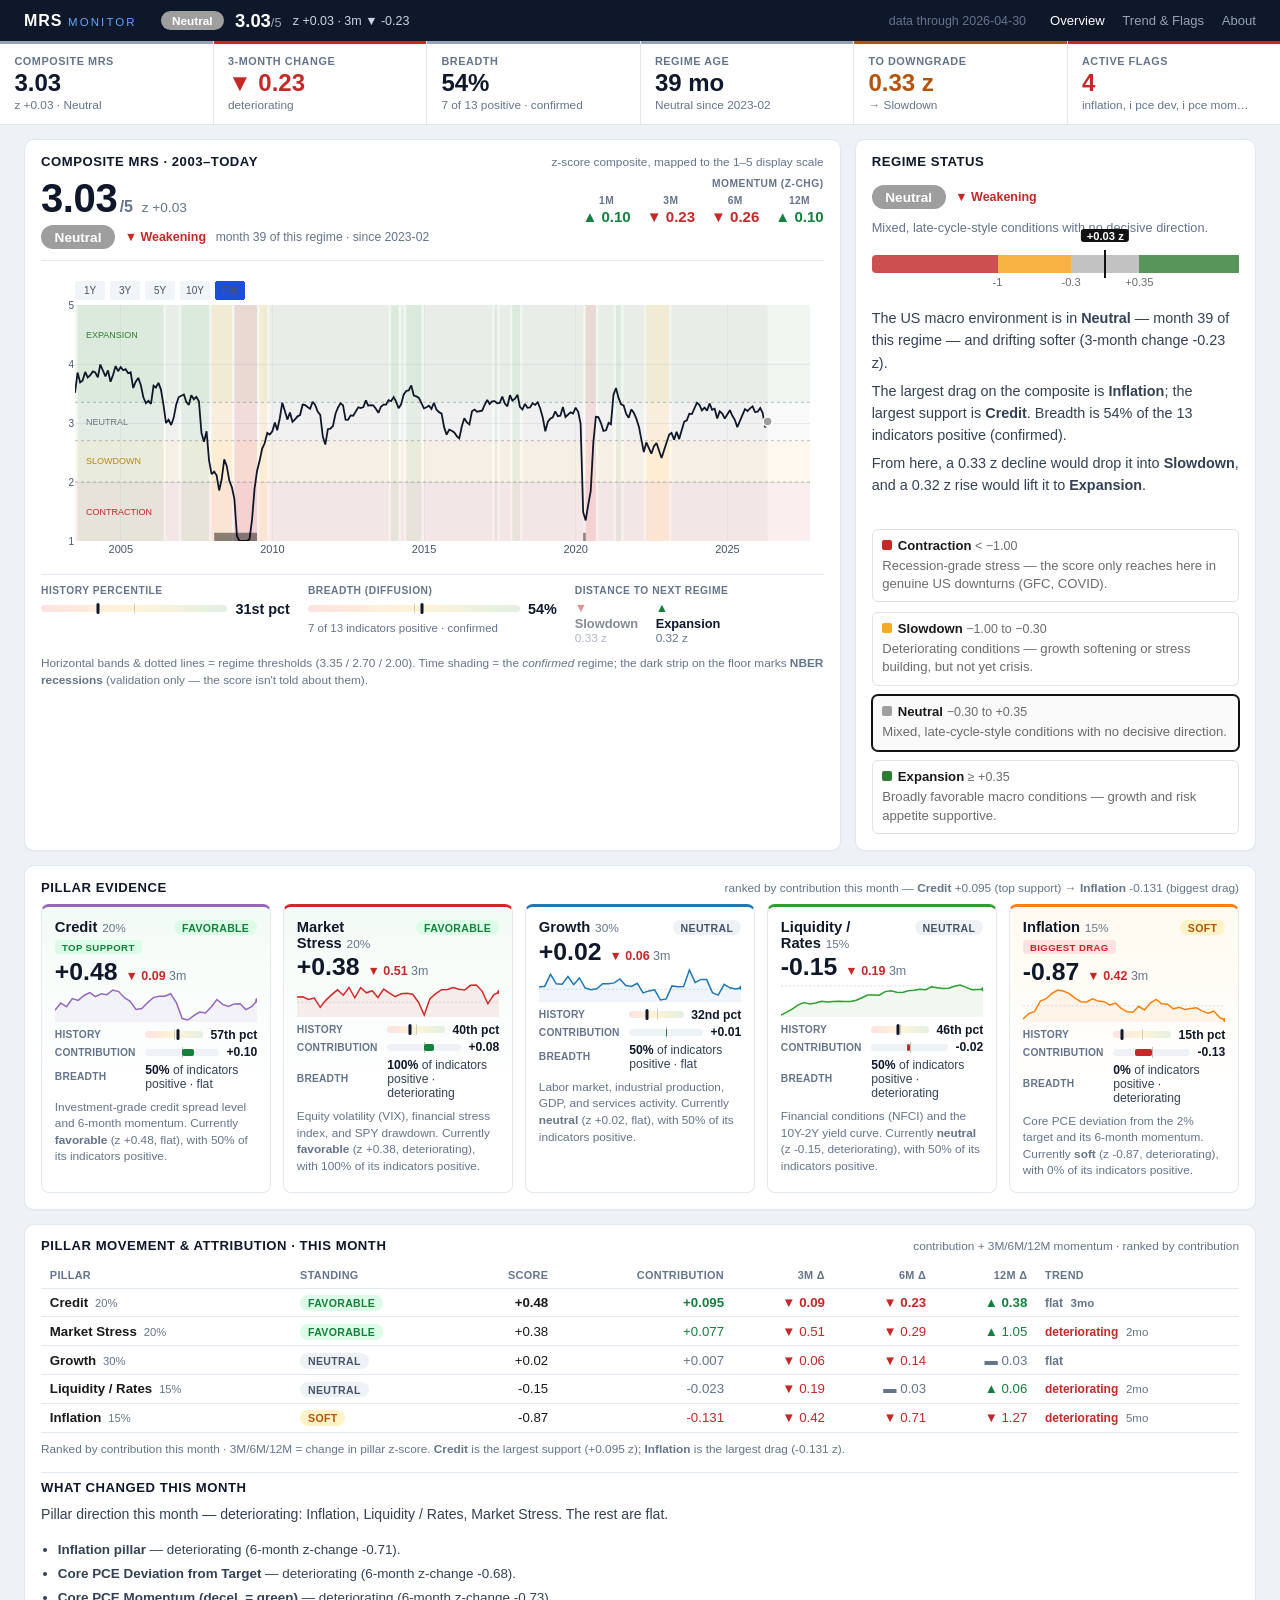
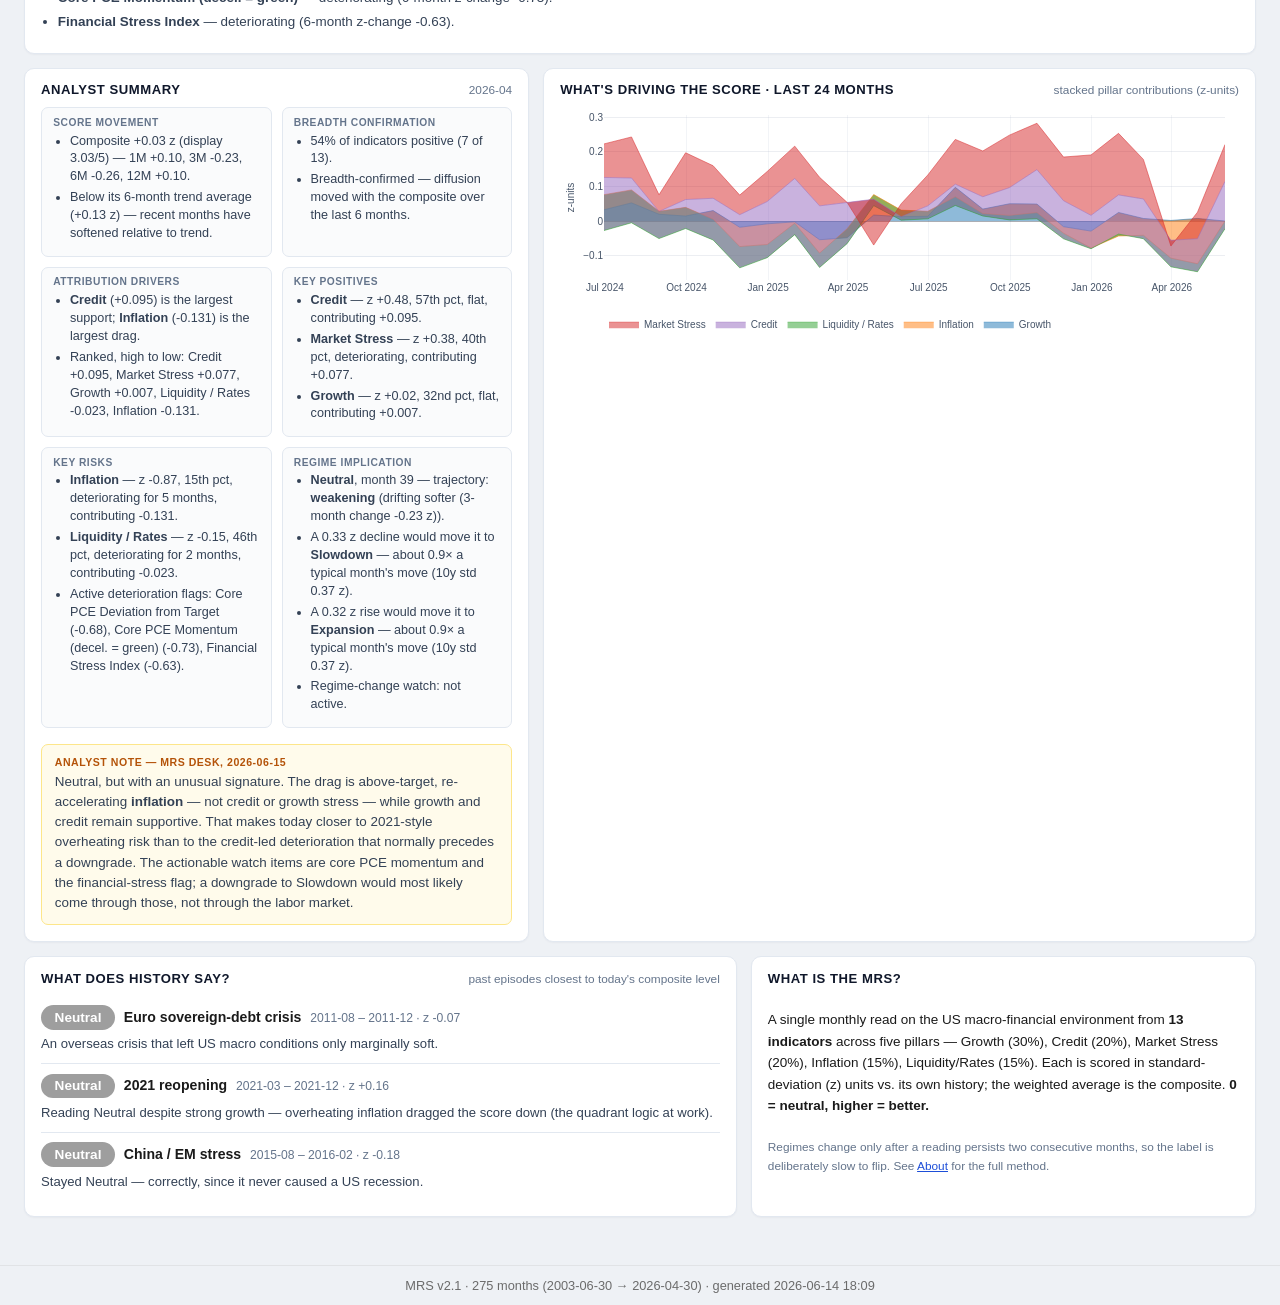
==== commit aa2062be: "Fix attribution blank space: promote to span-12, pair analyst + drivers Attribution card was span-7 " ====
--- a/dashboard/index.html
+++ b/dashboard/index.html
@@ -59,9 +59,9 @@
     <div class="pillar-tiles" id="pillar-tiles"></div>
   </section>
 
-  <!-- Row 3: attribution + what changed (left) + analyst summary (right) -->
+  <!-- Row 3: attribution + what changed — full width, no sibling height fight -->
 
-  <section class="card span-7">
+  <section class="card span-12">
     <div class="card-head">
       <h2>Pillar movement &amp; attribution · this month</h2>
       <span class="card-sub">contribution + 3M/6M/12M momentum · ranked by contribution</span>
@@ -76,6 +76,8 @@
     <ul class="changes" id="changes-list"></ul>
   </section>
 
+  <!-- Row 4: analyst summary (left) + 24-month driver trend (right) -->
+
   <section class="card span-5">
     <div class="card-head">
       <h2>Analyst summary</h2>
@@ -85,9 +87,7 @@
     <div class="analyst-note" id="analyst-note" hidden></div>
   </section>
 
-  <!-- Row 4: 24-month driver trend (full width) -->
-
-  <section class="card span-12">
+  <section class="card span-7">
     <div class="card-head">
       <h2>What's driving the score · last 24 months</h2>
       <span class="card-sub">stacked pillar contributions (z-units)</span>
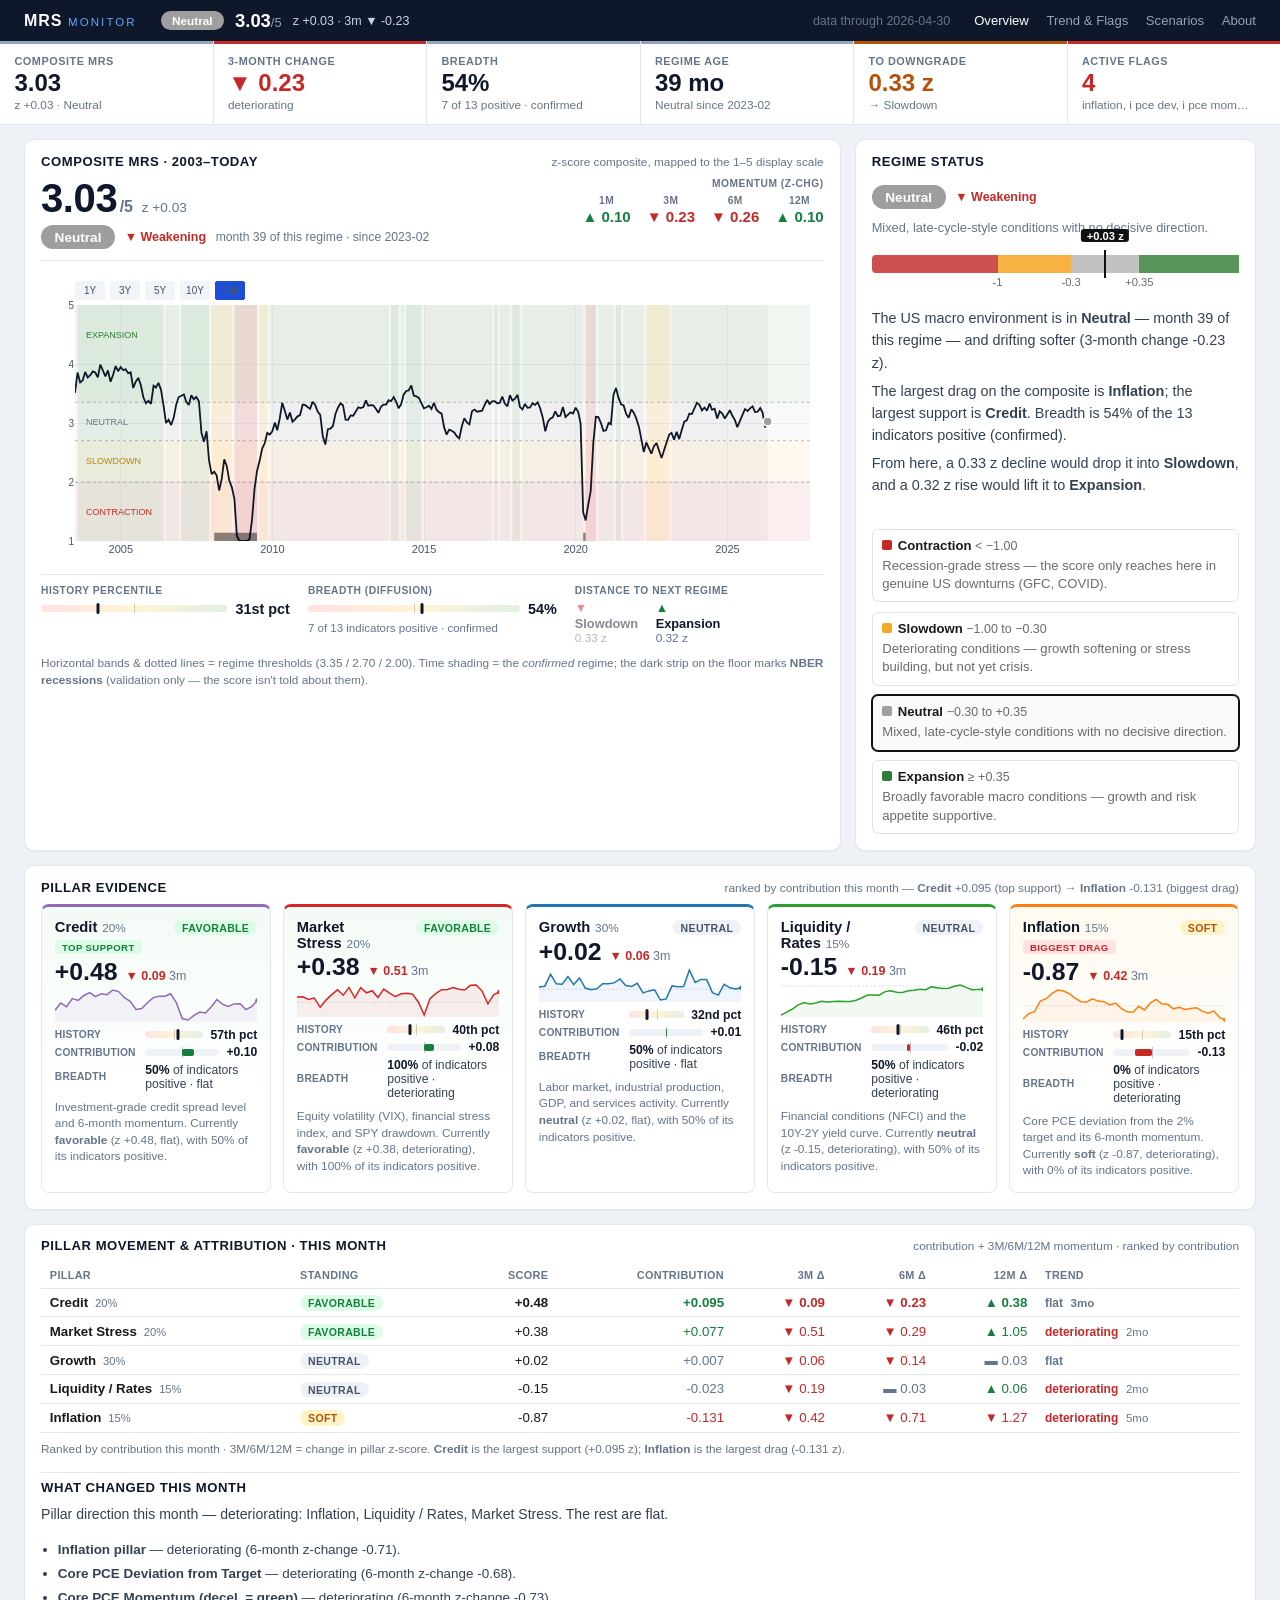
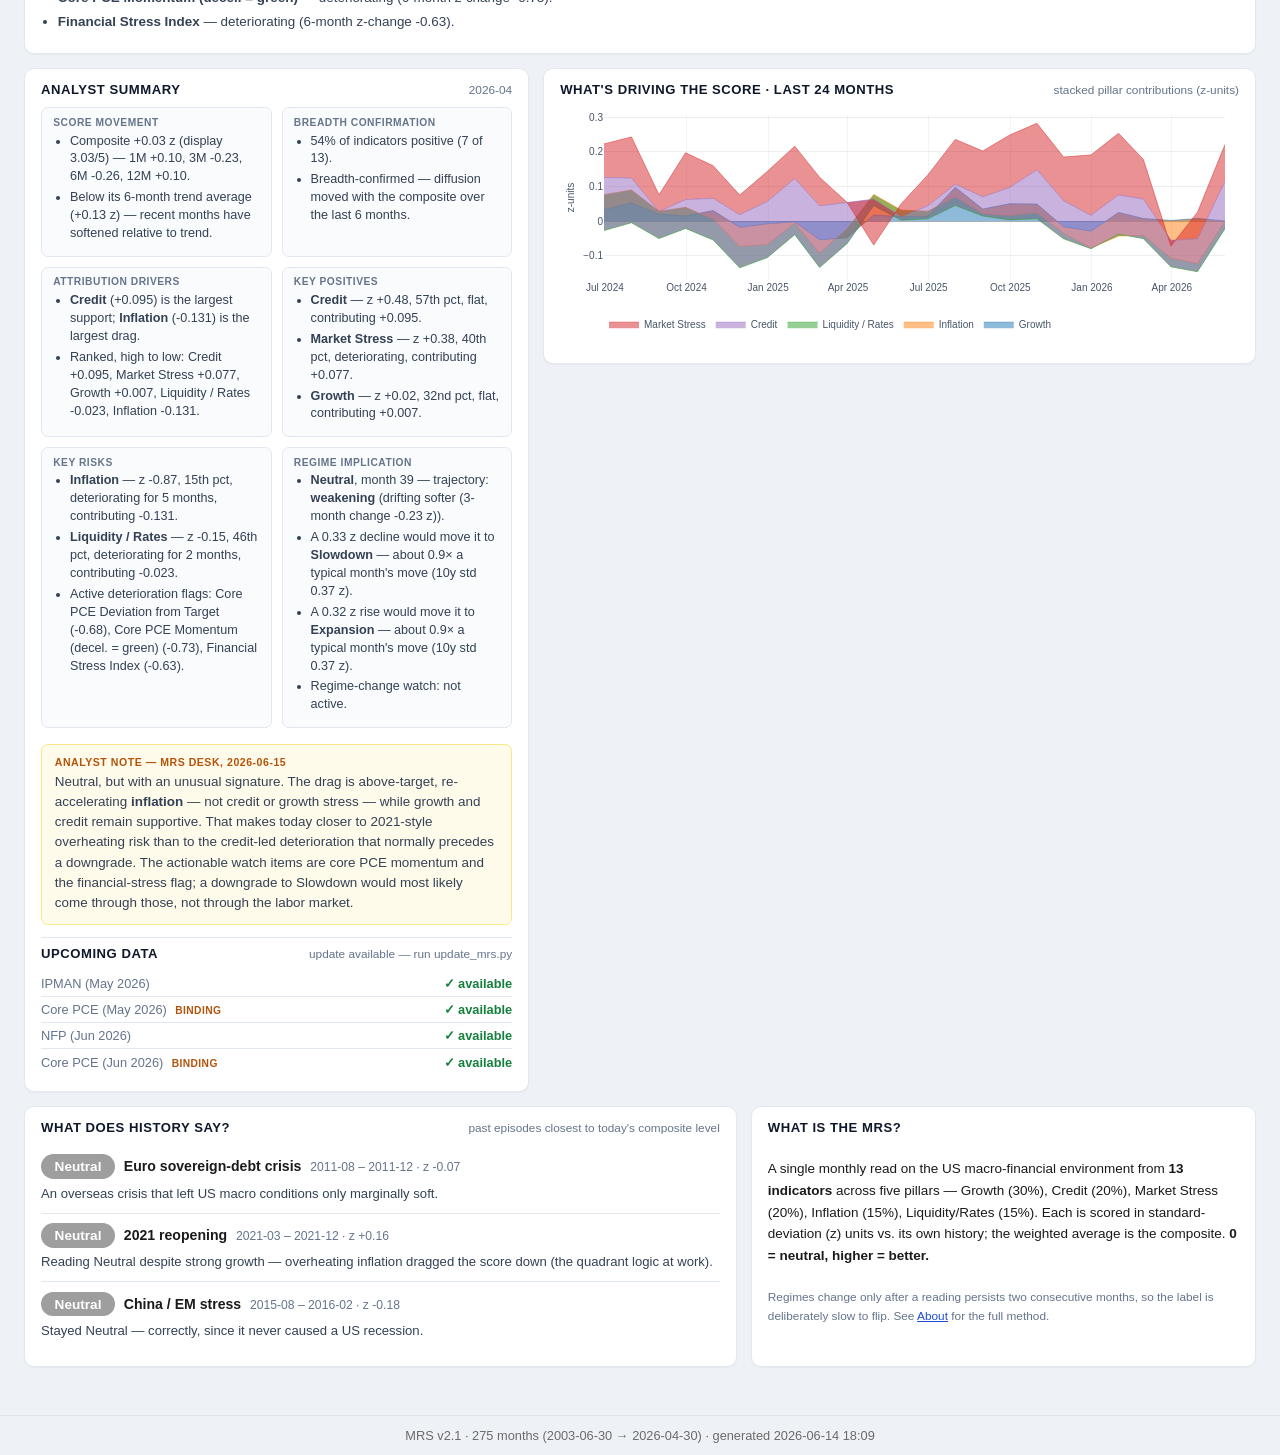
==== commit f24c0ad6: "Add scenario analysis tab + upcoming data calendar on overview Scenario tab (scenario.html + page-sc" ====
--- a/dashboard/index.html
+++ b/dashboard/index.html
@@ -15,6 +15,7 @@
   <nav class="appbar-nav">
     <a href="index.html" class="active">Overview</a>
     <a href="trend.html">Trend &amp; Flags</a>
+    <a href="scenario.html">Scenarios</a>
     <a href="about.html">About</a>
   </nav>
 </header>
@@ -78,16 +79,22 @@
 
   <!-- Row 4: analyst summary (left) + 24-month driver trend (right) -->
 
-  <section class="card span-5">
+  <section class="card span-5" style="align-self:start">
     <div class="card-head">
       <h2>Analyst summary</h2>
       <span class="card-sub" id="summary-date"></span>
     </div>
     <div class="summary-grid" id="summary-grid"></div>
     <div class="analyst-note" id="analyst-note" hidden></div>
+    <div class="card-divider" style="margin-top:0.75rem"></div>
+    <div class="card-head" style="margin-top:0.5rem">
+      <h2>Upcoming data</h2>
+      <span class="card-sub" id="update-countdown"></span>
+    </div>
+    <div id="data-calendar"></div>
   </section>
 
-  <section class="card span-7">
+  <section class="card span-7" style="align-self:start">
     <div class="card-head">
       <h2>What's driving the score · last 24 months</h2>
       <span class="card-sub">stacked pillar contributions (z-units)</span>
--- a/dashboard/assets/css/style.css
+++ b/dashboard/assets/css/style.css
@@ -715,3 +715,94 @@
   .composite-readout { align-items: stretch; }
   .cr-momentum { align-items: flex-start; }
 }
+
+/* ── Data release calendar ────────────────────────────────────────────────── */
+.cal-row { display: flex; justify-content: space-between; align-items: center;
+  padding: 0.32rem 0; border-bottom: 1px solid var(--line); font-size: 0.8rem; }
+.cal-row:last-child { border-bottom: none; }
+.cal-name { color: var(--ink-2); }
+.cal-bind { font-size: 0.64rem; text-transform: uppercase; letter-spacing: 0.04em;
+  color: #b45309; font-weight: 700; margin-left: 0.3rem; }
+.cal-date { font-weight: 600; color: var(--muted); white-space: nowrap; margin-left: 0.5rem; }
+.cal-done .cal-name { color: var(--muted); }
+.cal-done .cal-date { color: var(--pos); }
+.cal-soon .cal-date { color: #b45309; }
+
+/* ── Scenario page ────────────────────────────────────────────────────────── */
+.scen-disclaimer { background: #f0f9ff; border-color: #bae6fd;
+  font-size: 0.84rem; line-height: 1.55; color: var(--ink-2); }
+.scen-disclaimer strong { color: var(--ink); }
+
+.scen-card { display: flex; flex-direction: column; gap: 0; }
+.scen-head { display: flex; align-items: baseline; gap: 0.55rem; margin-bottom: 0.35rem; }
+.scen-badge { font-size: 0.68rem; font-weight: 700; text-transform: uppercase;
+  letter-spacing: 0.05em; padding: 0.15rem 0.6rem; border-radius: 99px; }
+.scen-badge-red { background: #fee2e2; color: #b91c1c; }
+.scen-badge-blue { background: #dbeafe; color: #1d4ed8; }
+.scen-period { font-size: 0.75rem; color: var(--muted); }
+.scen-desc { font-size: 0.82rem; color: var(--ink-2); line-height: 1.5;
+  margin: 0 0 0.75rem; }
+
+.scen-composite { margin-bottom: 0.5rem; }
+.scen-comp-row { display: flex; align-items: baseline; gap: 0.6rem; flex-wrap: wrap; }
+.scen-z { font-size: 1.7rem; font-weight: 800; color: var(--ink); line-height: 1; }
+.scen-z-unit { font-size: 0.85rem; font-weight: 500; color: var(--muted); margin-left: 0.1rem; }
+.scen-disp { font-size: 1rem; font-weight: 600; color: var(--muted); }
+.scen-delta { font-size: 0.76rem; font-weight: 600; display: block; margin-top: 0.2rem; }
+.scen-na { color: var(--muted); font-size: 0.82rem; }
+
+.scen-pillars { margin-bottom: 0.6rem; }
+.scen-pillar-row { display: flex; align-items: baseline; gap: 0.4rem;
+  font-size: 0.79rem; padding: 0.18rem 0; border-bottom: 1px solid var(--line); }
+.scen-pillar-row:last-child { border-bottom: none; }
+.scen-pillar-name { flex: 1; color: var(--ink-2); }
+.scen-pillar-score { font-weight: 700; min-width: 3rem; text-align: right; }
+.scen-pillar-contrib { color: var(--muted); font-size: 0.72rem; min-width: 3rem; text-align: right; }
+
+.scen-table { margin-top: 0.5rem; font-size: 0.78rem; }
+.scen-ind-name { max-width: 160px; white-space: nowrap; overflow: hidden;
+  text-overflow: ellipsis; color: var(--ink-2); }
+.scen-input { width: 4.5rem; text-align: right; border: 1px solid var(--line);
+  border-radius: 4px; padding: 0.2rem 0.35rem; font-size: 0.78rem;
+  font-family: var(--font-mono); background: #fafbfc; }
+.scen-input:focus { outline: 2px solid var(--accent); border-color: transparent; }
+
+/* ── Playground ───────────────────────────────────────────────────────────── */
+.playground-layout { display: grid; grid-template-columns: 1fr 320px; gap: 1.5rem;
+  align-items: start; margin-top: 0.5rem; }
+.playground-sliders { display: grid; grid-template-columns: 1fr 1fr; gap: 0.3rem 1.5rem; }
+.pg-row { display: flex; align-items: center; gap: 0.5rem; }
+.pg-label { font-size: 0.77rem; color: var(--ink-2); flex: 1;
+  white-space: nowrap; overflow: hidden; text-overflow: ellipsis; }
+.pg-val { font-size: 0.77rem; font-weight: 700; min-width: 3rem; text-align: right;
+  font-family: var(--font-mono); }
+.pg-slider { width: 90px; accent-color: var(--accent); }
+
+.playground-result { background: var(--panel); border: 1px solid var(--line);
+  border-radius: 8px; padding: 1rem; }
+.pg-result-head { display: flex; align-items: baseline; gap: 0.6rem;
+  flex-wrap: wrap; margin-bottom: 0.75rem; }
+.regime-badge.lg { font-size: 0.88rem; padding: 0.2rem 0.75rem; }
+
+.pg-pillars { display: flex; flex-direction: column; gap: 0.35rem; }
+.pg-pillar-row { display: grid; grid-template-columns: 110px 3rem 1fr 3.5rem;
+  align-items: center; gap: 0.4rem; font-size: 0.78rem; }
+.pg-pillar-label { color: var(--ink-2); }
+.pg-pillar-score { text-align: right; font-weight: 700; font-family: var(--font-mono); }
+.pg-bar-wrap { height: 6px; background: var(--line); border-radius: 3px; overflow: hidden; }
+.pg-bar { height: 100%; border-radius: 3px; }
+.pg-bar.tone-pos { background: var(--pos); }
+.pg-bar.tone-neg { background: var(--neg); }
+.pg-bar.tone-neutral { background: #94a3b8; }
+.pg-pillar-contrib { text-align: right; font-family: var(--font-mono); }
+
+.pg-btn { padding: 0.35rem 0.9rem; border-radius: 6px; border: 1px solid var(--accent);
+  background: var(--accent); color: #fff; font-size: 0.8rem; font-weight: 600;
+  cursor: pointer; margin-right: 0.5rem; margin-top: 0.25rem; }
+.pg-btn:hover { opacity: 0.88; }
+.pg-btn.pg-btn-secondary { background: #fff; color: var(--accent); }
+
+@media (max-width: 1080px) {
+  .playground-layout { grid-template-columns: 1fr; }
+  .playground-result { order: -1; }
+}
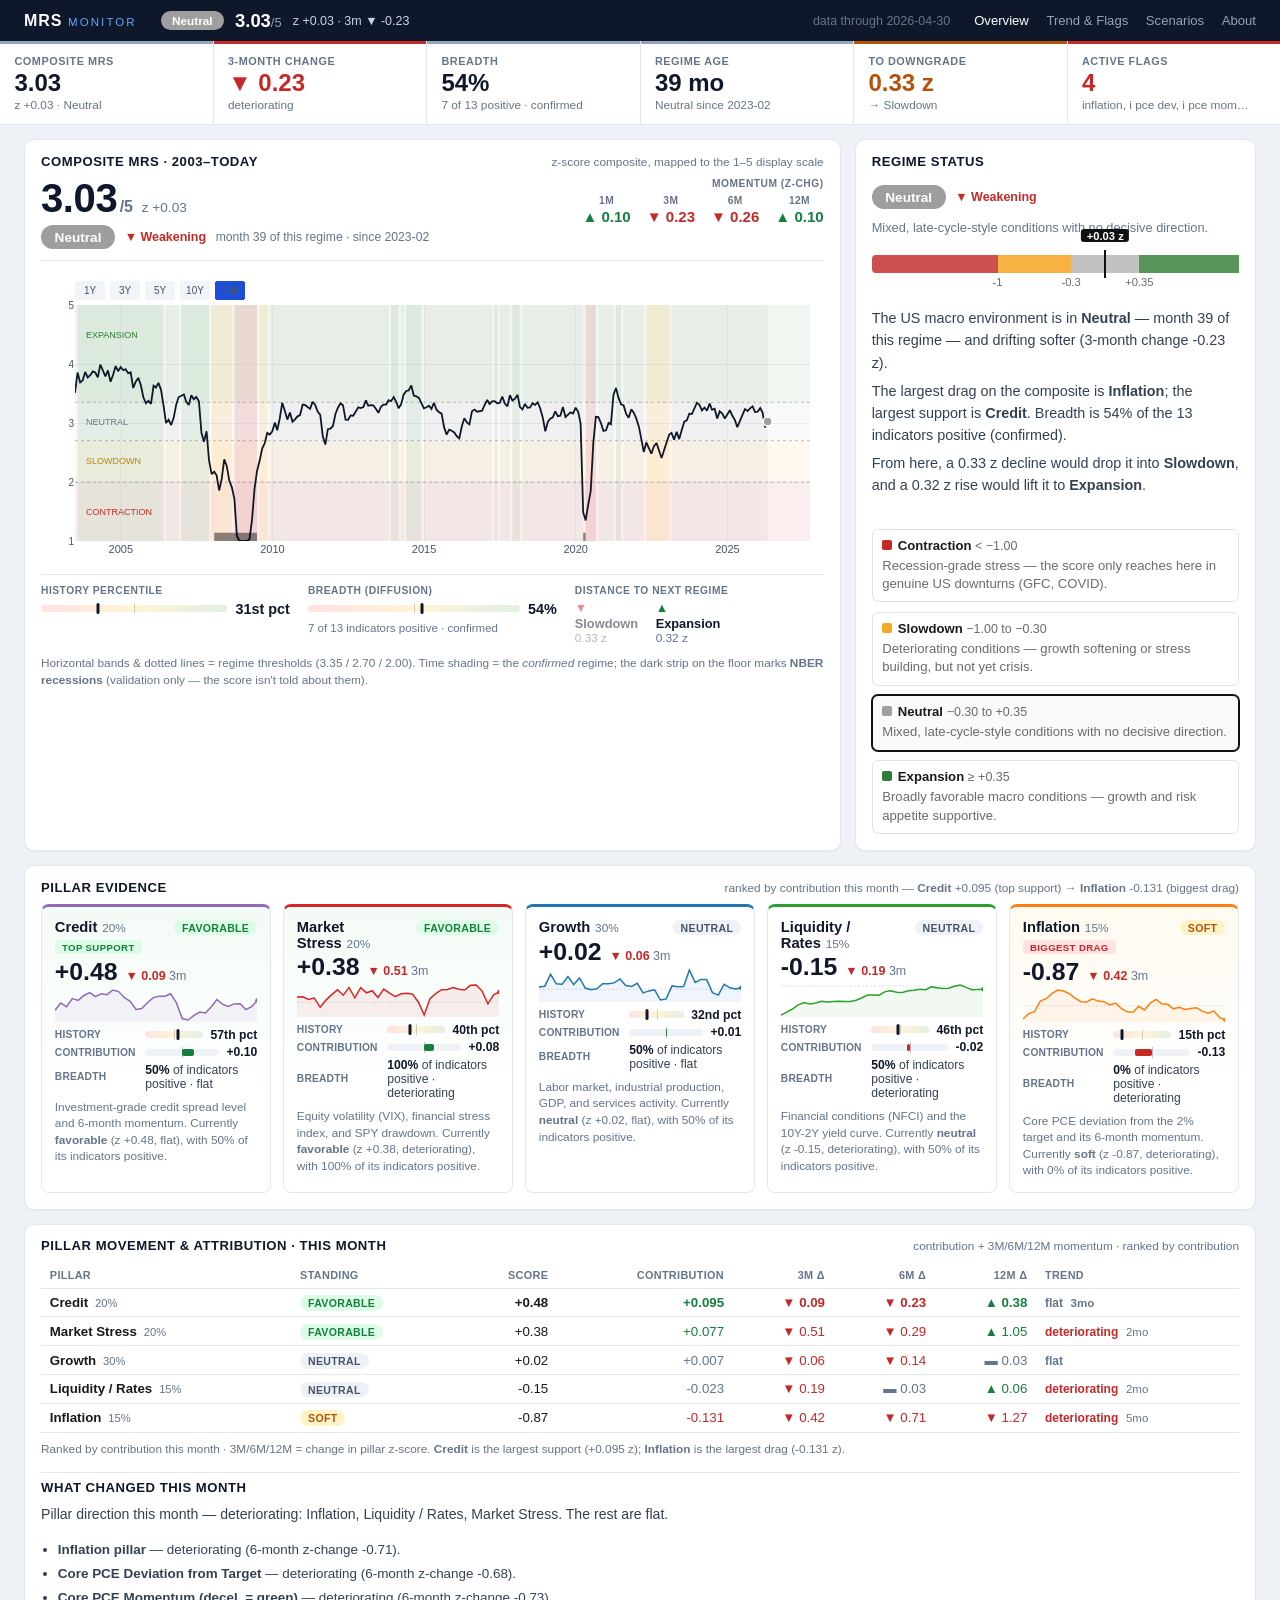
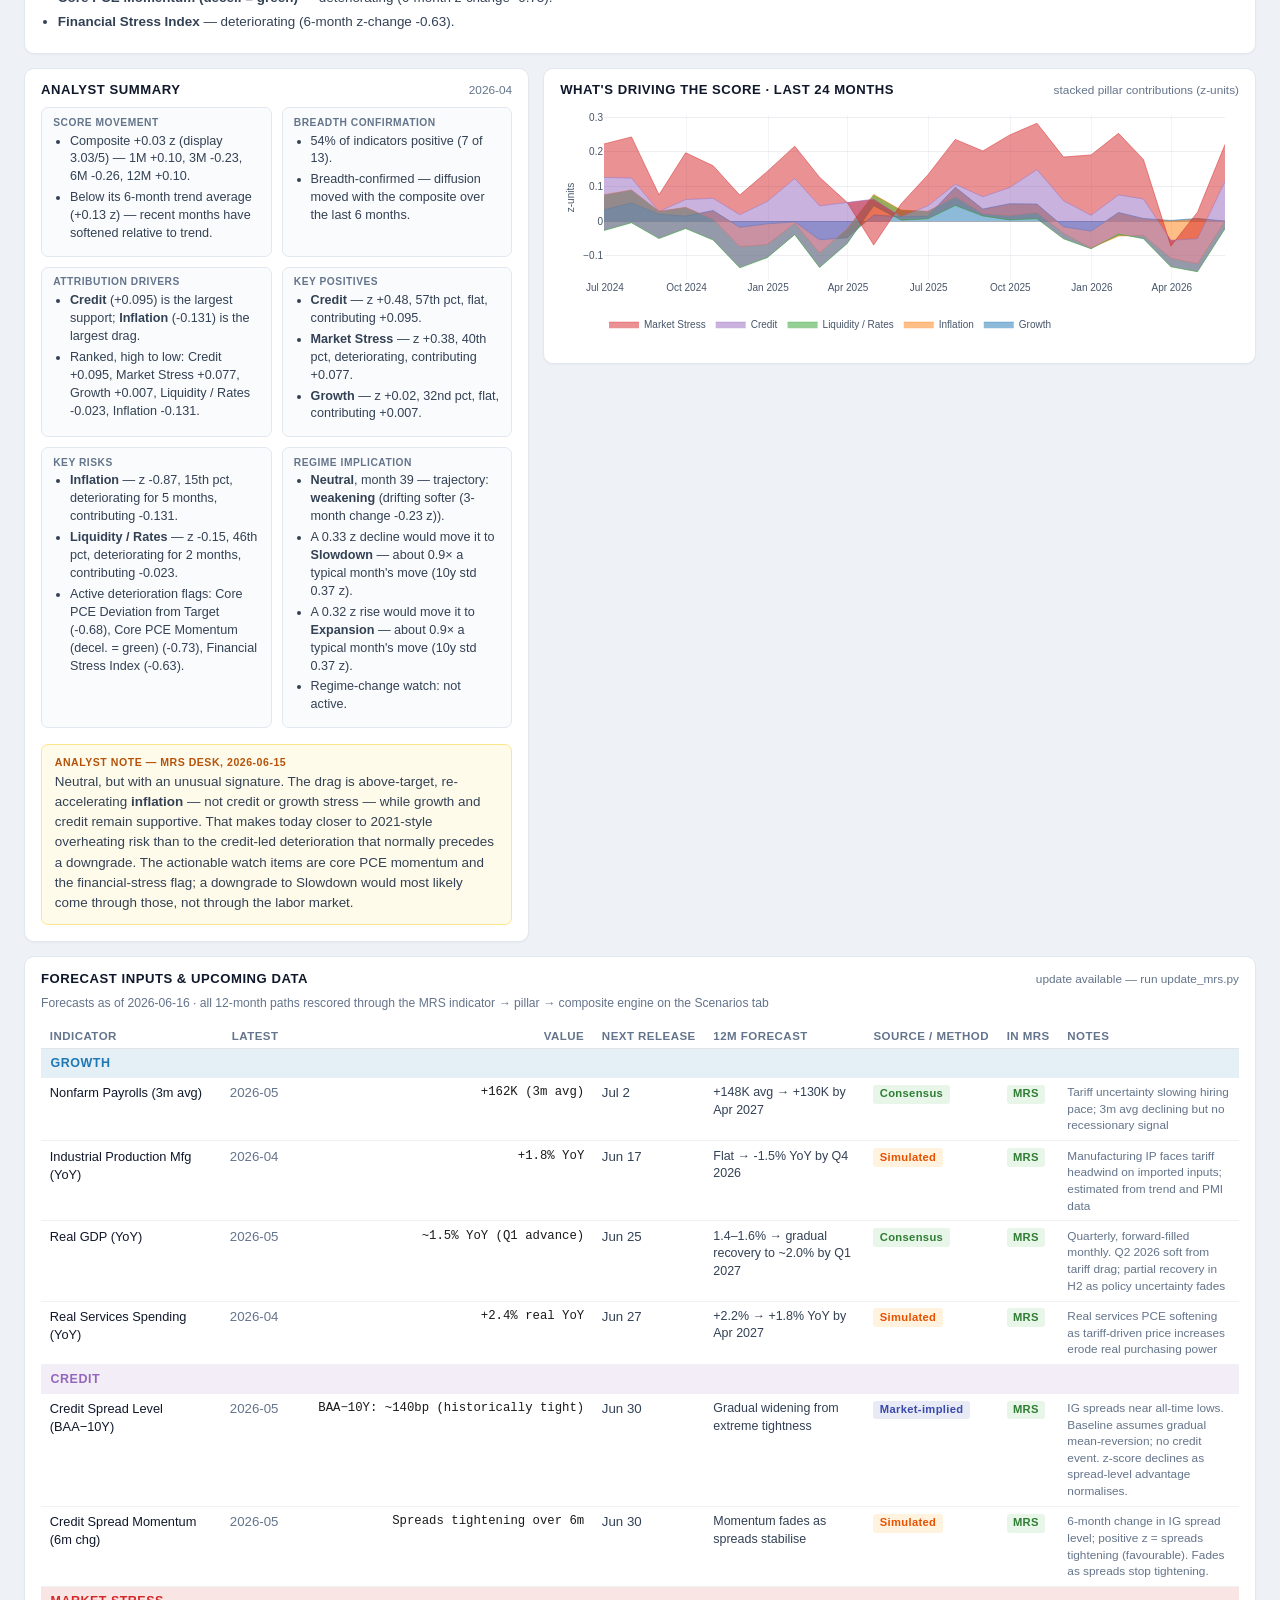
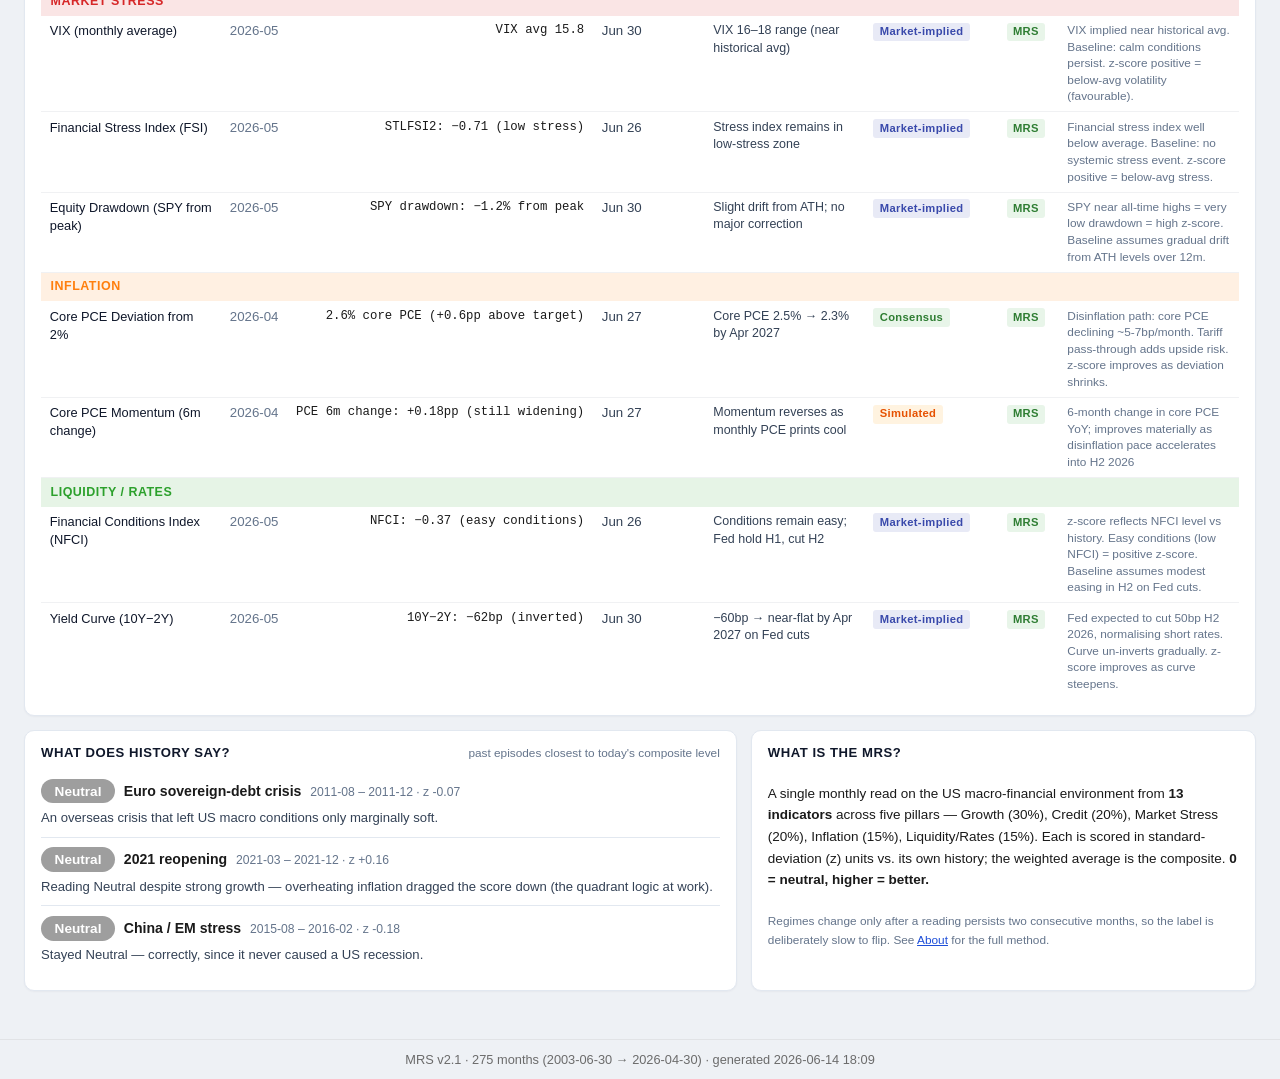
==== commit c0778a6d: "Add real forecast-based MRS paths and Forecast Inputs table Scenario tab: - Replace flat mean-revers" ====
--- a/dashboard/index.html
+++ b/dashboard/index.html
@@ -86,12 +86,6 @@
     </div>
     <div class="summary-grid" id="summary-grid"></div>
     <div class="analyst-note" id="analyst-note" hidden></div>
-    <div class="card-divider" style="margin-top:0.75rem"></div>
-    <div class="card-head" style="margin-top:0.5rem">
-      <h2>Upcoming data</h2>
-      <span class="card-sub" id="update-countdown"></span>
-    </div>
-    <div id="data-calendar"></div>
   </section>
 
   <section class="card span-7" style="align-self:start">
@@ -100,6 +94,16 @@
       <span class="card-sub">stacked pillar contributions (z-units)</span>
     </div>
     <div id="drivers-chart" class="chart-md"></div>
+  </section>
+
+  <!-- Row 4.5: Forecast inputs / Upcoming data — full width -->
+
+  <section class="card span-12" id="forecast-inputs-section">
+    <div class="card-head">
+      <h2>Forecast inputs &amp; upcoming data</h2>
+      <span class="card-sub" id="update-countdown">next MRS update: loading…</span>
+    </div>
+    <div id="forecast-inputs-table"></div>
   </section>
 
   <!-- Row 5: historical analogues + what is MRS -->
--- a/dashboard/assets/css/style.css
+++ b/dashboard/assets/css/style.css
@@ -806,3 +806,174 @@
   .playground-layout { grid-template-columns: 1fr; }
   .playground-result { order: -1; }
 }
+
+/* ─── Scenario v2 ─────────────────────────────────────────────────────────── */
+
+.chart-xl { width: 100%; height: 420px; }
+
+/* Selector */
+.sv2-selector {
+  display: flex;
+  flex-wrap: wrap;
+  gap: 0.75rem 1.75rem;
+  align-items: flex-start;
+  padding: 0.25rem 0 0.1rem;
+}
+.sv2-group { display: flex; flex-direction: column; gap: 0.3rem; }
+.sv2-group-label {
+  font-size: 0.67rem; font-weight: 700; letter-spacing: 0.06em;
+  text-transform: uppercase; color: var(--muted);
+}
+.sv2-chips { display: flex; flex-wrap: wrap; gap: 0.35rem; }
+.sv2-chip {
+  padding: 0.28rem 0.7rem;
+  border-radius: 20px;
+  border: 1.5px solid var(--chip-color, #64748b);
+  background: #fff;
+  color: var(--chip-color, #64748b);
+  font-size: 0.78rem; font-weight: 500;
+  cursor: pointer; white-space: nowrap;
+  transition: background 0.1s, color 0.1s;
+}
+.sv2-chip:hover { background: var(--chip-color, #64748b); color: #fff; opacity: 0.82; }
+.sv2-chip.active { background: var(--chip-color, #64748b); color: #fff; font-weight: 700; }
+
+/* Narrative */
+.sv2-placeholder { color: var(--muted); font-size: 0.86rem; padding: 0.25rem 0; }
+.sv2-headline { font-size: 0.93rem; font-weight: 700; color: var(--ink); line-height: 1.4; margin: 0 0 0.4rem; }
+.sv2-body { font-size: 0.83rem; color: var(--ink-2); line-height: 1.55; margin: 0.35rem 0 0.5rem; }
+.sv2-result-row { display: flex; align-items: center; gap: 0.55rem; flex-wrap: wrap; margin: 0.3rem 0; }
+.sv2-comp-z { font-size: 1.65rem; font-weight: 800; font-family: var(--font-mono, monospace); line-height: 1; color: var(--ink); }
+.sv2-comp-unit { font-size: 0.85rem; font-weight: 500; color: var(--muted); margin-left: -0.2rem; }
+.sv2-comp-disp { font-size: 0.95rem; font-family: var(--font-mono, monospace); color: var(--muted); }
+.sv2-peak-label { font-size: 0.75rem; color: var(--muted); }
+.sv2-delta-tag {
+  display: inline-block; font-size: 0.8rem; font-family: var(--font-mono, monospace);
+  font-weight: 600; padding: 0.1rem 0.5rem; border-radius: 4px;
+  background: rgba(0,0,0,0.05); margin-bottom: 0.4rem;
+}
+.sv2-pillar-detail { margin-top: 0.5rem; display: flex; flex-direction: column; gap: 0.3rem; }
+.sv2-pillar-line { display: flex; gap: 0.45rem; align-items: flex-start; }
+.sv2-pillar-key { font-size: 0.76rem; font-weight: 700; color: var(--ink); min-width: 84px; flex-shrink: 0; }
+.sv2-pillar-text { font-size: 0.76rem; color: var(--ink-2); line-height: 1.45; }
+
+/* Narrative: delta row + movers panel */
+.sv2-delta-row { display: flex; align-items: center; gap: 0.5rem; flex-wrap: wrap; margin: 0.2rem 0 0.45rem; }
+.sv2-movers { margin: 0.6rem 0 0.2rem; padding: 0.55rem 0.7rem; background: rgba(0,0,0,0.03); border-radius: 6px; }
+.sv2-movers-head { font-size: 0.7rem; font-weight: 700; letter-spacing: 0.05em; text-transform: uppercase; color: var(--muted); margin-bottom: 0.45rem; }
+.sv2-mover-row { display: flex; align-items: center; gap: 0.4rem; margin-bottom: 0.3rem; font-size: 0.78rem; }
+.sv2-mover-label { flex: 1; color: var(--ink-2); overflow: hidden; text-overflow: ellipsis; white-space: nowrap; }
+.sv2-mover-delta { font-family: var(--font-mono, monospace); font-weight: 700; font-size: 0.78rem; flex-shrink: 0; }
+
+/* Indicator table */
+.sv2-ind-table { font-size: 0.81rem; width: 100%; }
+.sv2-ind-name { display: flex; align-items: center; gap: 0.4rem; }
+.sv2-ind-label { font-size: 0.79rem; line-height: 1.3; }
+.sv2-pillar-dot { width: 7px; height: 7px; border-radius: 50%; flex-shrink: 0; display: inline-block; }
+
+/* Custom builder */
+.sv2-custom-layout { display: grid; grid-template-columns: 1fr 1fr; gap: 2rem; }
+.sv2-custom-desc { font-size: 0.82rem; color: var(--ink-2); line-height: 1.5; margin: 0 0 0.75rem; }
+.sv2-cust-row {
+  display: grid; grid-template-columns: 150px 46px 1fr 75px;
+  align-items: center; gap: 0.5rem; margin-bottom: 0.5rem;
+}
+.sv2-cust-label {
+  font-size: 0.81rem; color: var(--ink); font-weight: 500;
+  display: flex; align-items: center; gap: 0.35rem;
+}
+.sv2-cust-val { font-family: var(--font-mono, monospace); font-size: 0.81rem; font-weight: 700; color: var(--ink); text-align: right; }
+.sv2-cust-slider { width: 100%; accent-color: var(--accent); }
+.sv2-cust-hint { font-size: 0.71rem; color: var(--muted); }
+.sv2-timing-block { padding: 0.25rem 0; }
+.sv2-timing-head { font-size: 0.71rem; font-weight: 700; letter-spacing: 0.06em; text-transform: uppercase; color: var(--muted); margin-bottom: 0.35rem; }
+.sv2-timing-row { display: flex; align-items: center; gap: 0.75rem; margin-bottom: 0.4rem; }
+.sv2-timing-label { font-size: 0.81rem; color: var(--ink); min-width: 120px; }
+.sv2-decay-options { display: flex; flex-direction: column; gap: 0.35rem; font-size: 0.81rem; }
+.sv2-decay-options label { display: flex; align-items: center; gap: 0.35rem; cursor: pointer; color: var(--ink-2); }
+
+/* Methodology note */
+.sv2-method-note { font-size: 0.79rem; color: var(--muted); line-height: 1.55; }
+.sv2-method-note strong { color: var(--ink-2); }
+
+@media (max-width: 1080px) {
+  .sv2-custom-layout { grid-template-columns: 1fr; }
+  .sv2-cust-row { grid-template-columns: 130px 42px 1fr 65px; }
+}
+
+/* ─── Forecast inputs table ──────────────────────────────────────────────── */
+
+.fi-as-of {
+  font-size: 0.76rem;
+  color: var(--muted);
+  margin: 0 0 0.65rem;
+  line-height: 1.45;
+}
+
+.fi-table-wrap {
+  overflow-x: auto;
+  -webkit-overflow-scrolling: touch;
+}
+
+.fi-table {
+  font-size: 0.79rem;
+  width: 100%;
+  min-width: 860px;
+}
+
+.fi-table thead th {
+  font-size: 0.72rem;
+  font-weight: 700;
+  letter-spacing: 0.04em;
+  text-transform: uppercase;
+  color: var(--muted);
+  padding: 0.4rem 0.55rem;
+  white-space: nowrap;
+  border-bottom: 1px solid var(--color-border);
+}
+
+.fi-table tbody td {
+  padding: 0.4rem 0.55rem;
+  border-bottom: 1px solid #f0f1f3;
+  vertical-align: top;
+  line-height: 1.4;
+}
+
+.fi-table tbody tr:last-child td { border-bottom: none; }
+.fi-table tbody tr:hover td { background: rgba(0,0,0,0.02); }
+
+.fi-pillar-row td { border-bottom: none !important; }
+
+.fi-ind-name { font-size: 0.8rem; font-weight: 500; color: var(--ink); min-width: 180px; }
+.fi-actual   { color: var(--muted); white-space: nowrap; }
+.fi-actual-val { font-family: var(--font-mono, monospace); font-size: 0.77rem; white-space: nowrap; }
+.fi-next-rel  { white-space: nowrap; color: var(--ink-2); }
+.fi-forecast  { font-size: 0.78rem; color: var(--ink-2); min-width: 160px; }
+.fi-notes     { font-size: 0.74rem; color: var(--muted); min-width: 180px; }
+.fi-baseline-col { text-align: center; }
+
+/* Status badges */
+.fi-status {
+  display: inline-block;
+  border-radius: 3px;
+  font-size: 0.70rem;
+  font-weight: 700;
+  padding: 0.1rem 0.4rem;
+  white-space: nowrap;
+  letter-spacing: 0.03em;
+}
+.fi-status-consensus { background: #e8f5e9; color: #2e7d32; }
+.fi-status-sim       { background: #fff3e0; color: #e65100; }
+.fi-status-market    { background: #e8eaf6; color: #3949ab; }
+
+/* In-baseline badges */
+.fi-badge {
+  display: inline-block;
+  border-radius: 3px;
+  font-size: 0.70rem;
+  font-weight: 700;
+  padding: 0.1rem 0.4rem;
+  letter-spacing: 0.02em;
+}
+.fi-badge-yes { background: #e8f5e9; color: #2e7d32; }
+.fi-badge-no  { background: #f5f5f5; color: #9e9e9e; }
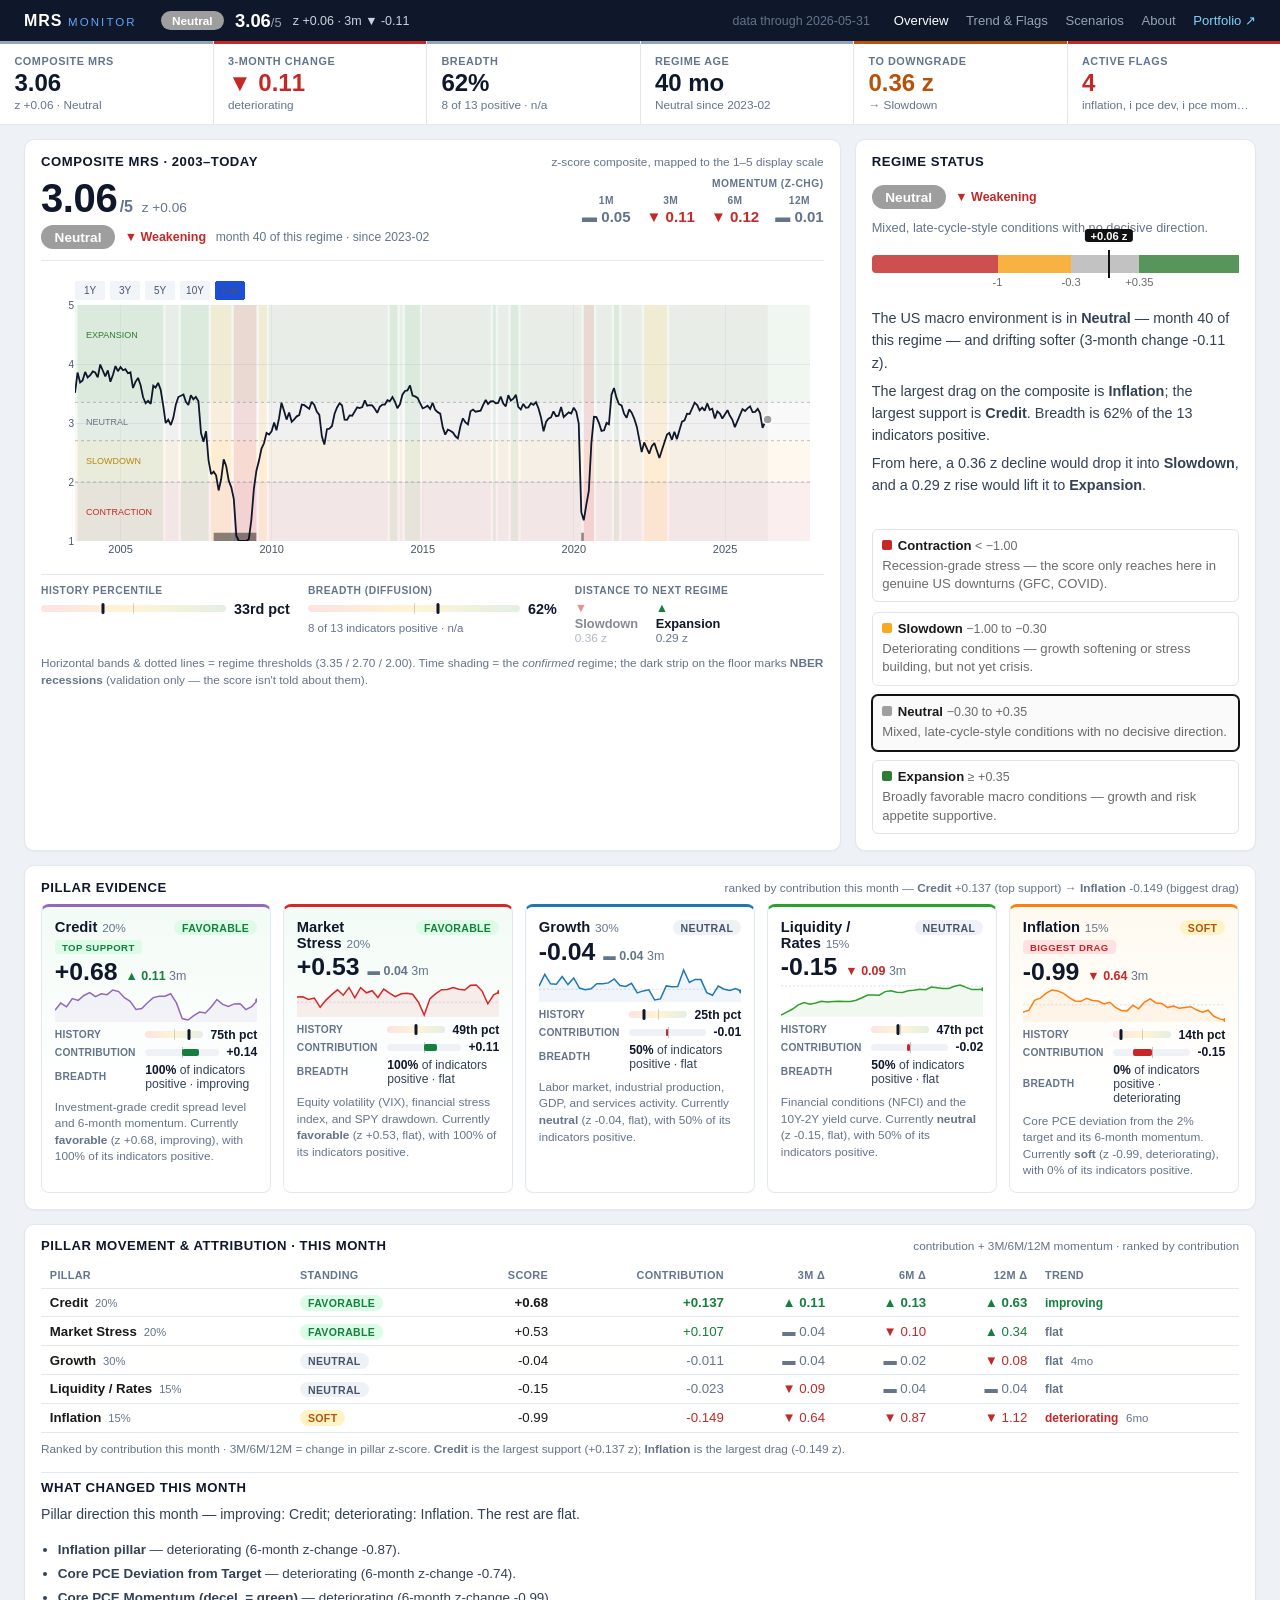
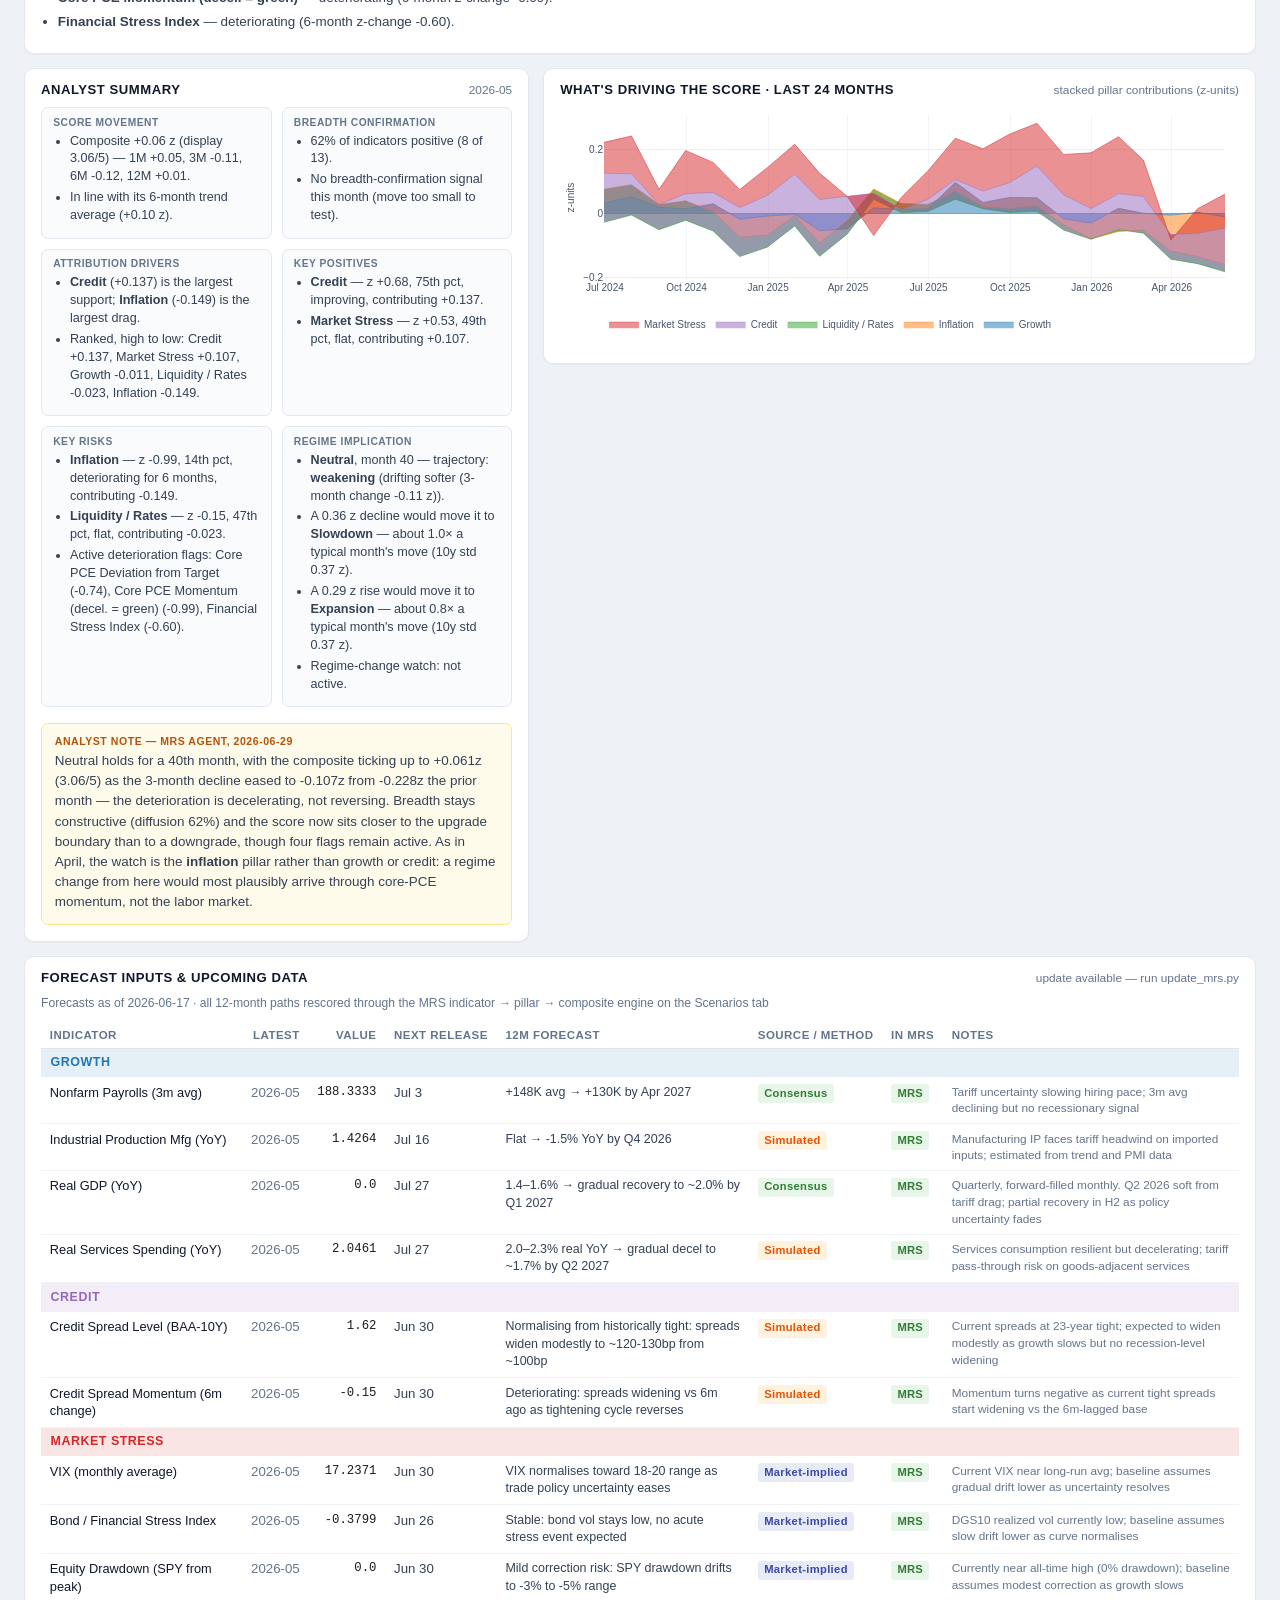
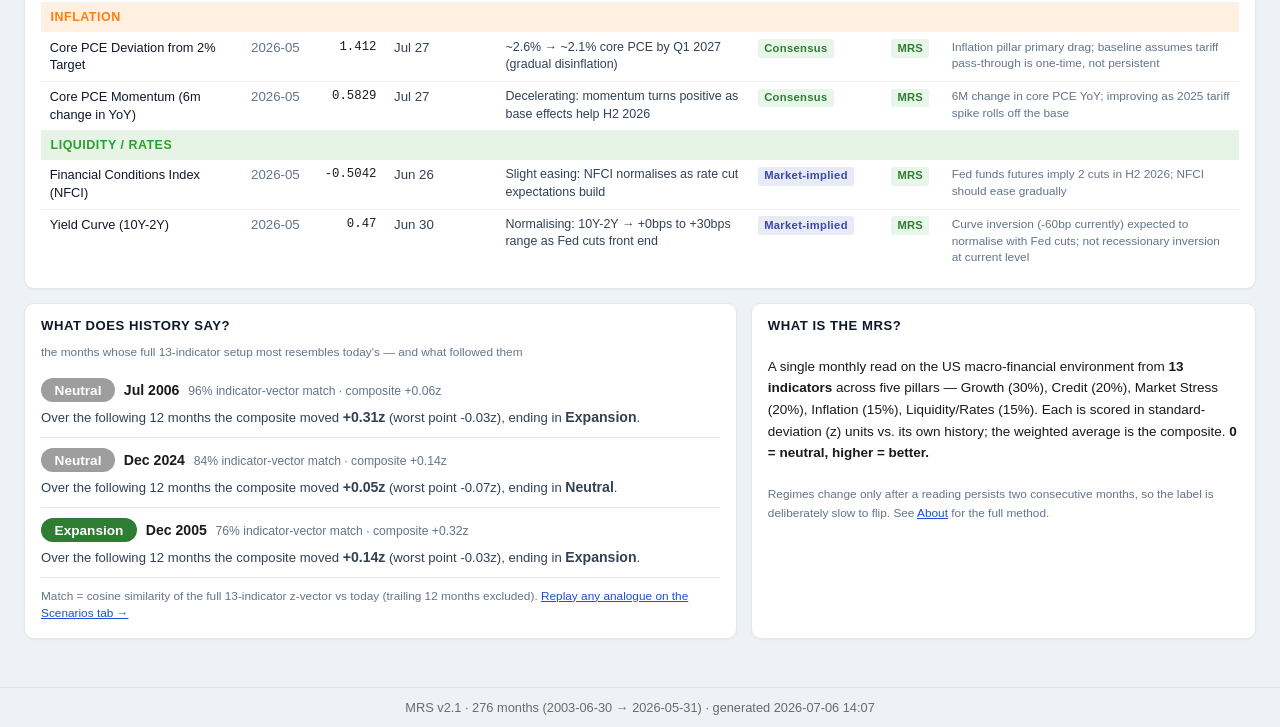
==== commit 03ac2def: "Dashboard elevation: scenario engine completion + trend story + analogue finder Mirrors private comm" ====
--- a/dashboard/index.html
+++ b/dashboard/index.html
@@ -17,6 +17,7 @@
     <a href="trend.html">Trend &amp; Flags</a>
     <a href="scenario.html">Scenarios</a>
     <a href="about.html">About</a>
+      <a class="nav-ext" href="https://ankitv25.github.io/Asset-Allocation/" target="_blank" rel="noopener" title="Portfolio analytics platform (uses the MRS regime)">Portfolio ↗</a>
   </nav>
 </header>
 
@@ -111,7 +112,7 @@
   <section class="card span-7">
     <div class="card-head">
       <h2>What does history say?</h2>
-      <span class="card-sub">past episodes closest to today's composite level</span>
+      <span class="card-sub">the months whose full 13-indicator setup most resembles today's — and what followed them</span>
     </div>
     <div class="analogues" id="analogues"></div>
   </section>
--- a/dashboard/assets/css/style.css
+++ b/dashboard/assets/css/style.css
@@ -977,3 +977,78 @@
 }
 .fi-badge-yes { background: #e8f5e9; color: #2e7d32; }
 .fi-badge-no  { background: #f5f5f5; color: #9e9e9e; }
+
+/* ── Scenario elevation: engine check · decomposition · stance · analogues ── */
+
+.engine-check {
+  font-size: 0.72rem; font-weight: 600; padding: 0.15rem 0.55rem;
+  border-radius: 999px; white-space: nowrap;
+}
+.engine-check.ok  { background: #e8f5e9; color: #2e7d32; }
+.engine-check.bad { background: #fdecea; color: #c62828; }
+
+.sv2-decomp-grid { display: grid; grid-template-columns: 5fr 7fr; gap: 1.6rem; }
+@media (max-width: 1080px) { .sv2-decomp-grid { grid-template-columns: 1fr; } }
+
+.ipath-grid {
+  display: grid; grid-template-columns: repeat(auto-fill, minmax(180px, 1fr));
+  gap: 0.55rem;
+}
+.ipath-cell {
+  display: block; text-decoration: none; color: inherit;
+  border: 1px solid var(--line); border-radius: 7px; padding: 0.4rem 0.5rem 0.25rem;
+  background: #fff; transition: box-shadow 0.12s ease;
+}
+.ipath-cell:hover { box-shadow: 0 2px 8px rgba(15,23,42,0.10); }
+.ipath-head { display: flex; align-items: center; gap: 0.35rem; margin-bottom: 0.2rem; }
+.ipath-label {
+  flex: 1; font-size: 0.68rem; font-weight: 600; color: var(--ink-2);
+  white-space: nowrap; overflow: hidden; text-overflow: ellipsis;
+}
+.ipath-delta { font-family: var(--font-mono, monospace); font-size: 0.72rem; font-weight: 700; flex-shrink: 0; }
+.ipath-cell .spark { width: 100%; height: 40px; display: block; }
+
+.stance-strip {
+  display: grid; grid-template-columns: repeat(12, 1fr); gap: 4px; margin-top: 0.4rem;
+}
+.stance-cell {
+  border-radius: 6px; padding: 0.35rem 0.2rem 0.3rem; text-align: center;
+  background: color-mix(in srgb, var(--rc) 16%, #fff);
+  border: 1px solid color-mix(in srgb, var(--rc) 38%, #fff);
+  display: flex; flex-direction: column; gap: 0.1rem; min-width: 0;
+}
+.stance-month  { font-size: 0.62rem; text-transform: uppercase; letter-spacing: 0.04em; color: var(--muted); font-weight: 700; }
+.stance-regime { font-size: 0.7rem; font-weight: 800; color: color-mix(in srgb, var(--rc) 75%, #000); }
+.stance-name   { font-size: 0.62rem; color: var(--ink-2); white-space: nowrap; overflow: hidden; text-overflow: ellipsis; }
+@media (max-width: 900px) { .stance-strip { grid-template-columns: repeat(6, 1fr); } }
+
+.ana-grid { display: grid; grid-template-columns: repeat(auto-fit, minmax(280px, 1fr)); gap: 0.9rem; }
+.ana-card {
+  border: 1px solid var(--line); border-radius: 8px; padding: 0.7rem 0.85rem;
+  background: #fff; display: flex; flex-direction: column; gap: 0.4rem;
+}
+.ana-head { display: flex; align-items: baseline; gap: 0.5rem; flex-wrap: wrap; }
+.ana-rank { font-size: 0.7rem; font-weight: 800; color: var(--muted); }
+.ana-sim  {
+  font-size: 0.7rem; font-weight: 700; color: #0369a1; background: #e0f2fe;
+  padding: 0.08rem 0.45rem; border-radius: 999px;
+}
+.ana-outcome { margin: 0; font-size: 0.82rem; line-height: 1.5; color: var(--ink-2); }
+.ana-episode { margin: 0; font-size: 0.76rem; line-height: 1.45; color: var(--muted); border-left: 3px solid var(--line); padding-left: 0.55rem; }
+.ana-card .pg-btn { align-self: flex-start; font-size: 0.74rem; }
+
+/* External link in the app nav (portfolio platform) */
+.appbar-nav a.nav-ext { color: #7dd3fc; }
+.appbar-nav a.nav-ext:hover { color: #bae6fd; }
+
+/* Trend page verdict + generated chart reads */
+.chart-read { font-size: 0.82rem; line-height: 1.55; color: var(--ink-2); margin: 0.55rem 0 0; }
+.chart-read strong { color: var(--ink); }
+.vintage-chip {
+  display: inline-block; font-size: 0.68rem; font-weight: 700; color: #6d28d9;
+  background: #ede9fe; padding: 0.08rem 0.5rem; border-radius: 999px; margin-left: 0.4rem;
+}
+
+/* KPI tiles that drill down */
+a.kpi-link { text-decoration: none; color: inherit; transition: box-shadow 0.12s ease, transform 0.12s ease; }
+a.kpi-link:hover { box-shadow: 0 3px 10px rgba(15,23,42,0.10); transform: translateY(-1px); }
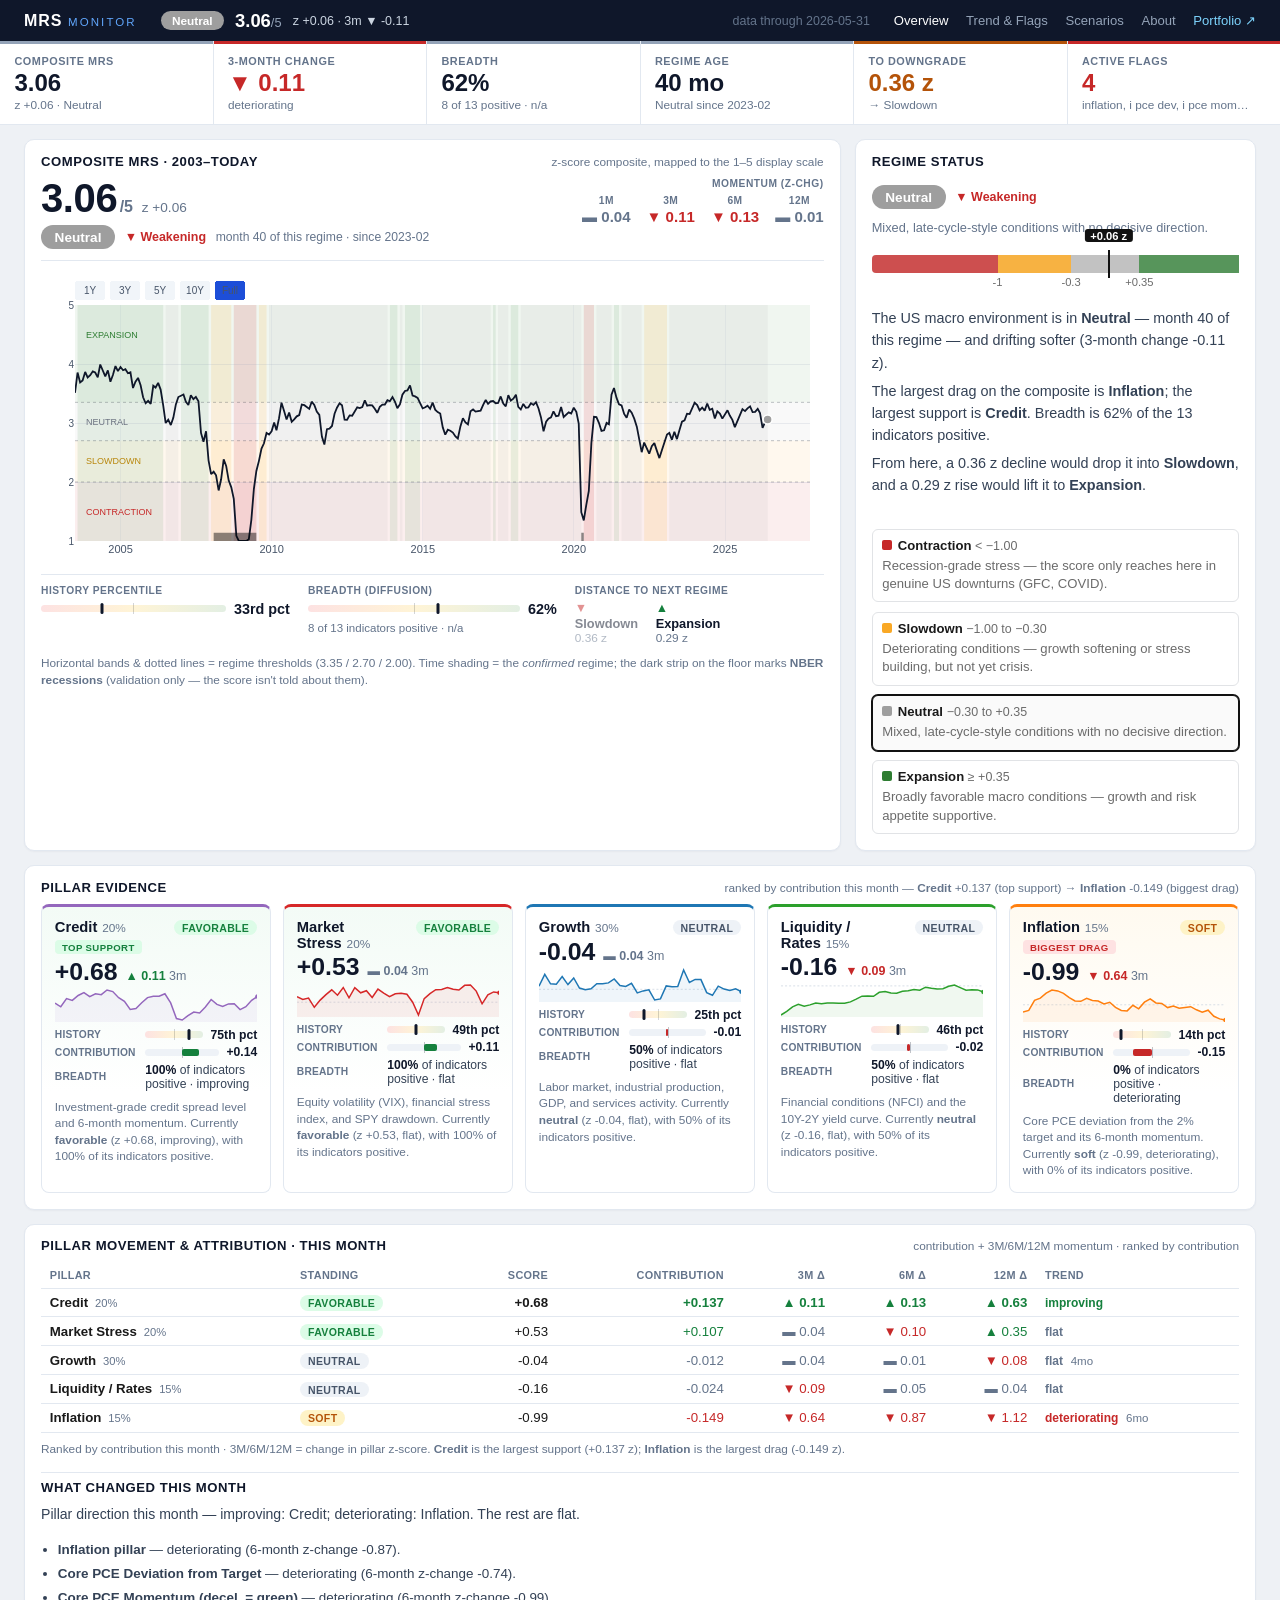
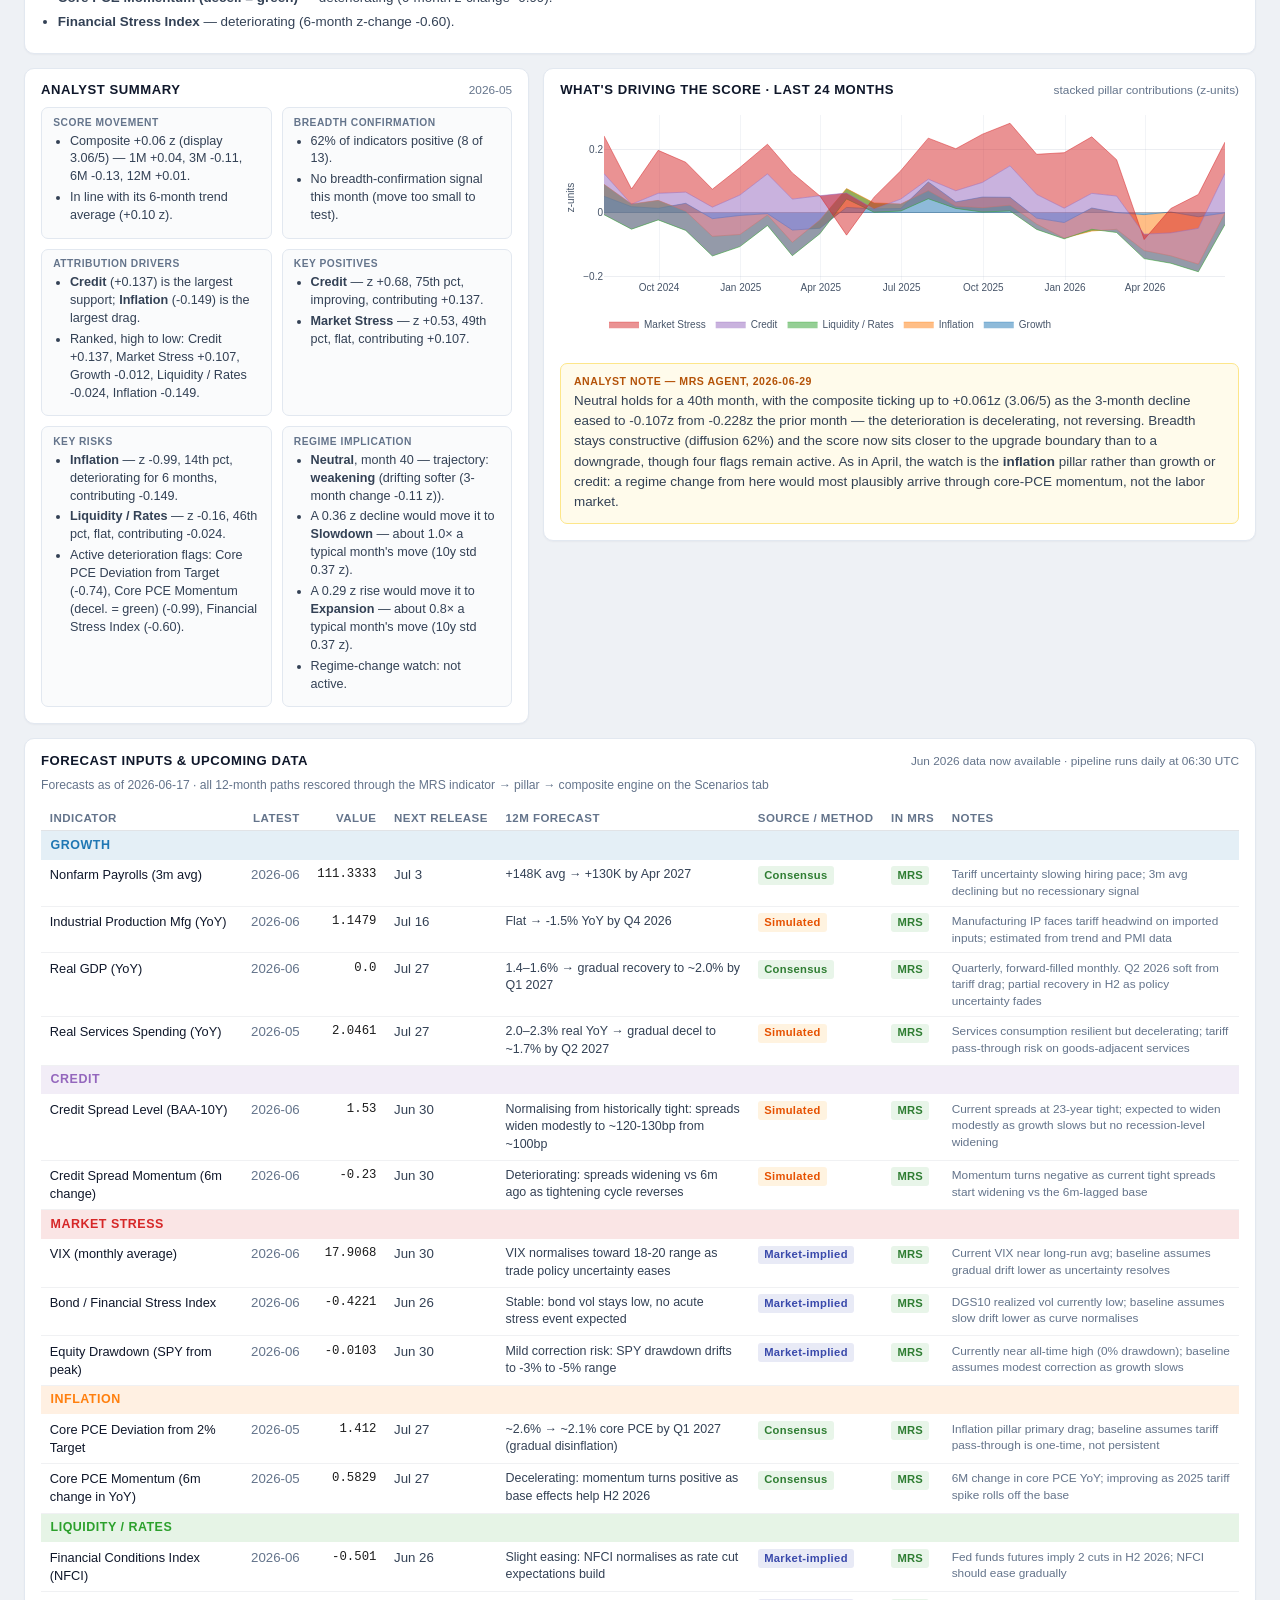
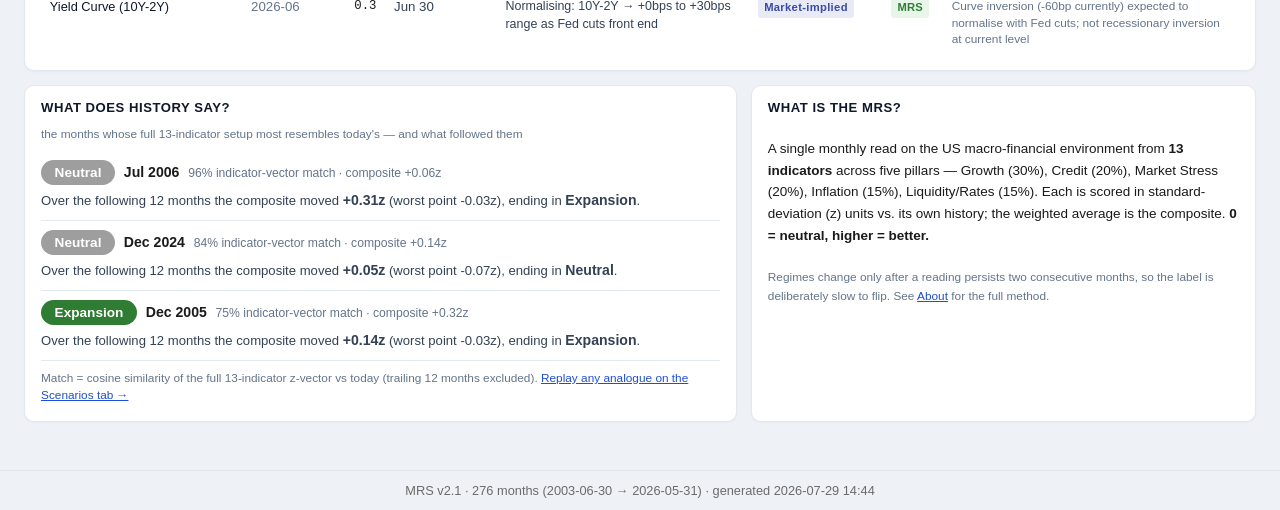
==== commit 18b0a552: "dashboard: move analyst note below drivers chart; fix stale update countdown" ====
--- a/dashboard/index.html
+++ b/dashboard/index.html
@@ -86,7 +86,6 @@
       <span class="card-sub" id="summary-date"></span>
     </div>
     <div class="summary-grid" id="summary-grid"></div>
-    <div class="analyst-note" id="analyst-note" hidden></div>
   </section>
 
   <section class="card span-7" style="align-self:start">
@@ -95,6 +94,7 @@
       <span class="card-sub">stacked pillar contributions (z-units)</span>
     </div>
     <div id="drivers-chart" class="chart-md"></div>
+    <div class="analyst-note" id="analyst-note" hidden></div>
   </section>
 
   <!-- Row 4.5: Forecast inputs / Upcoming data — full width -->
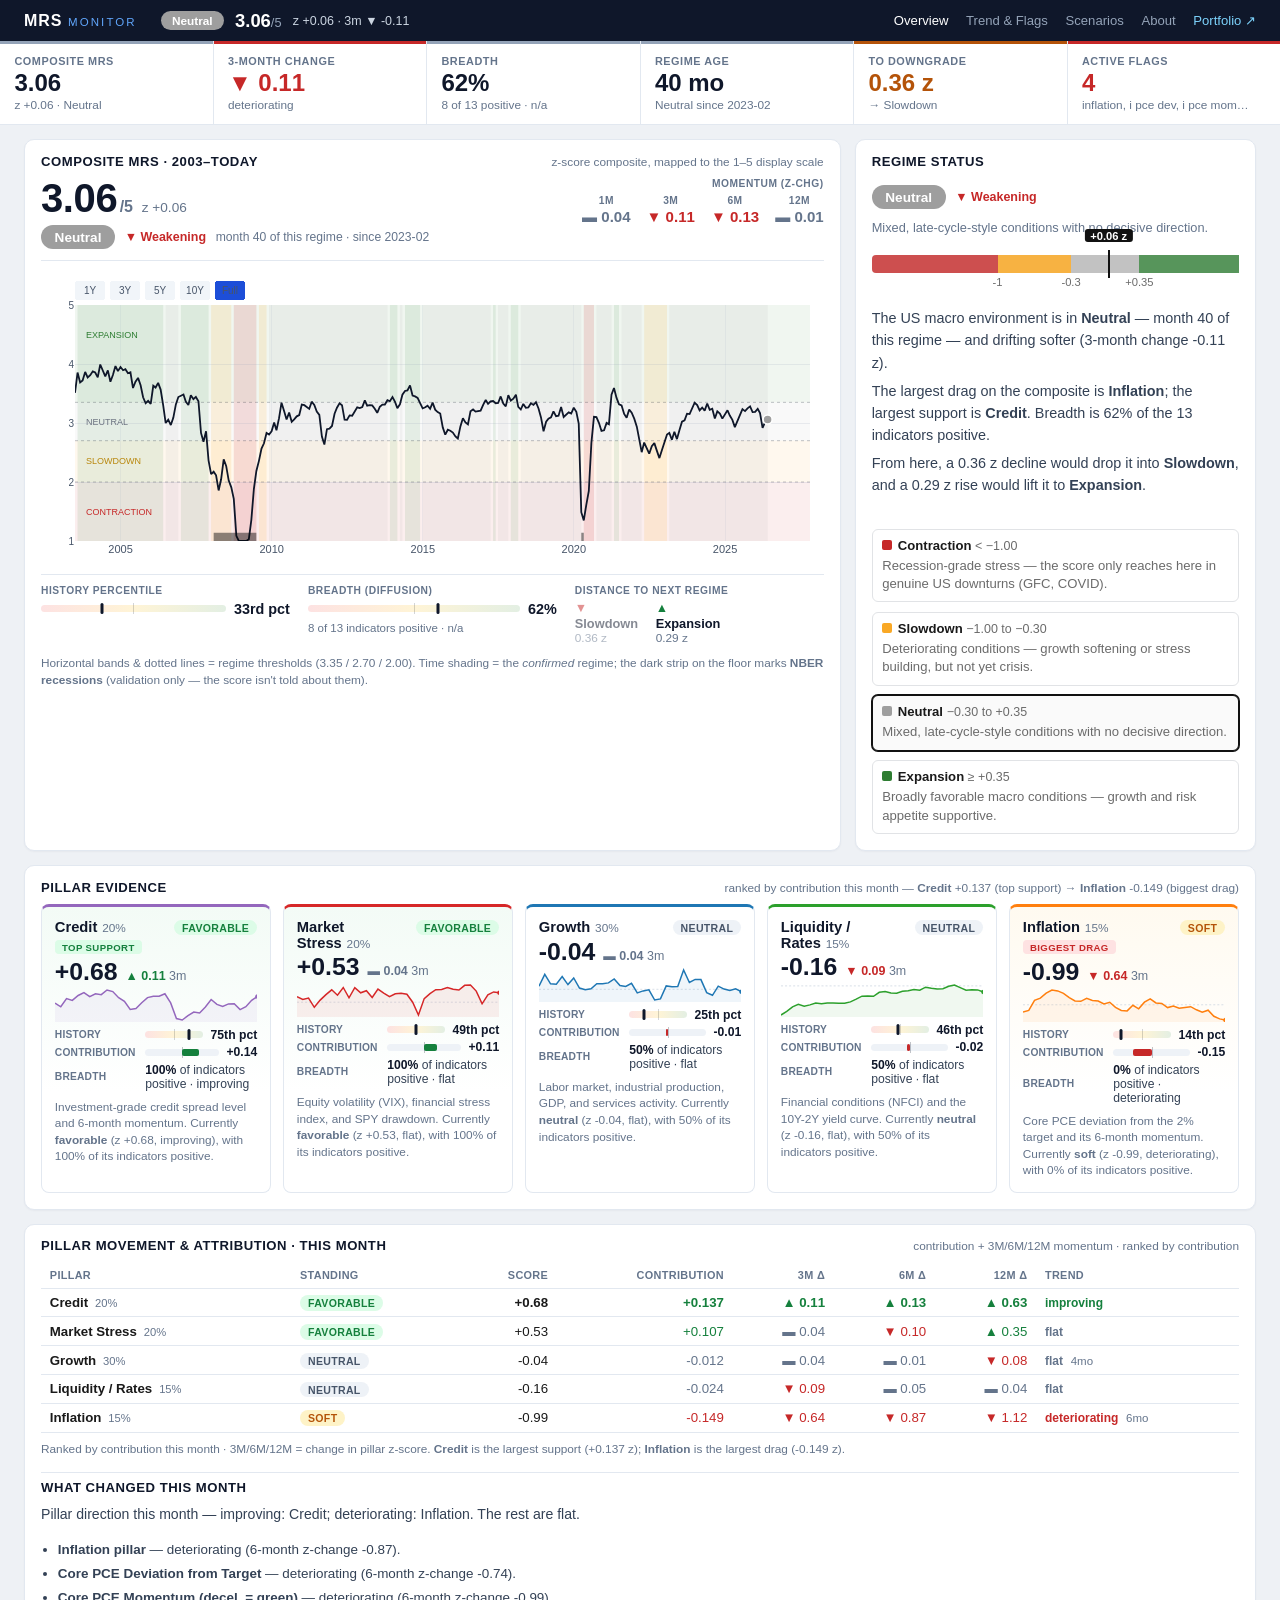
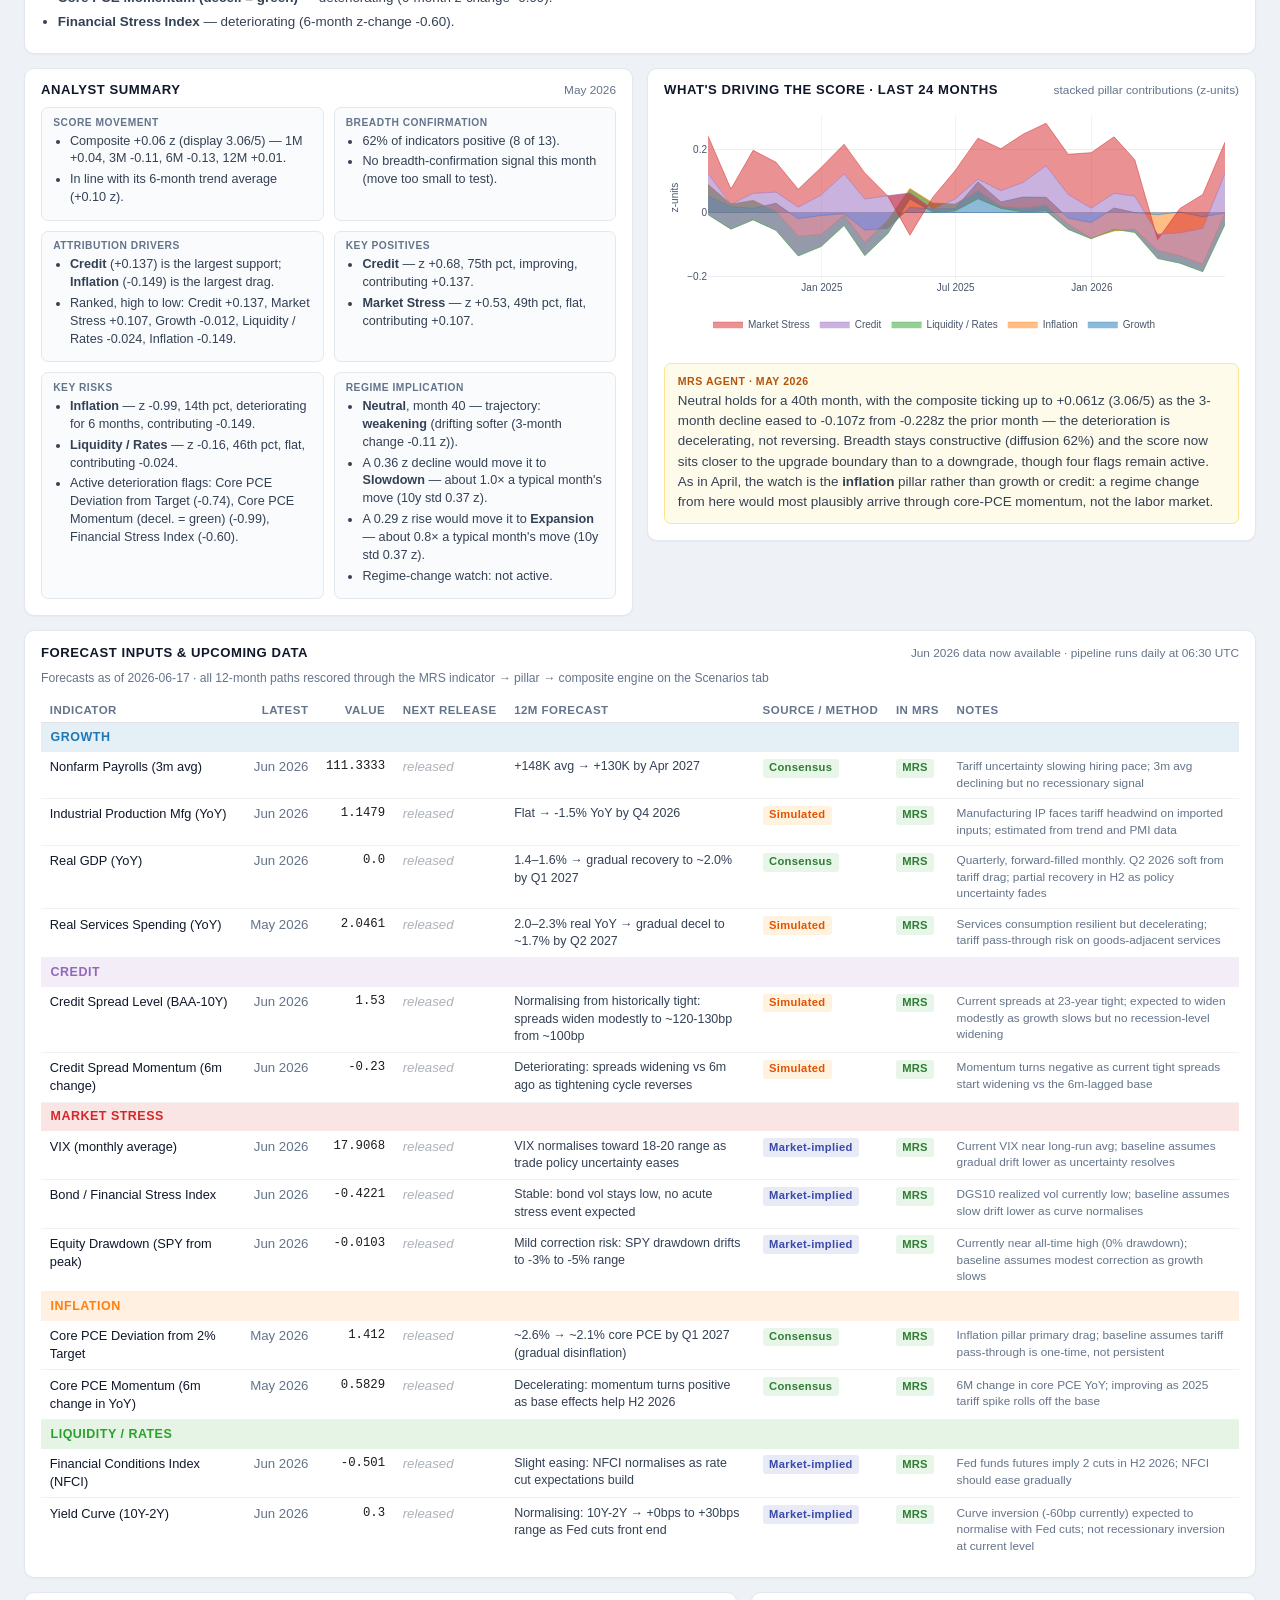
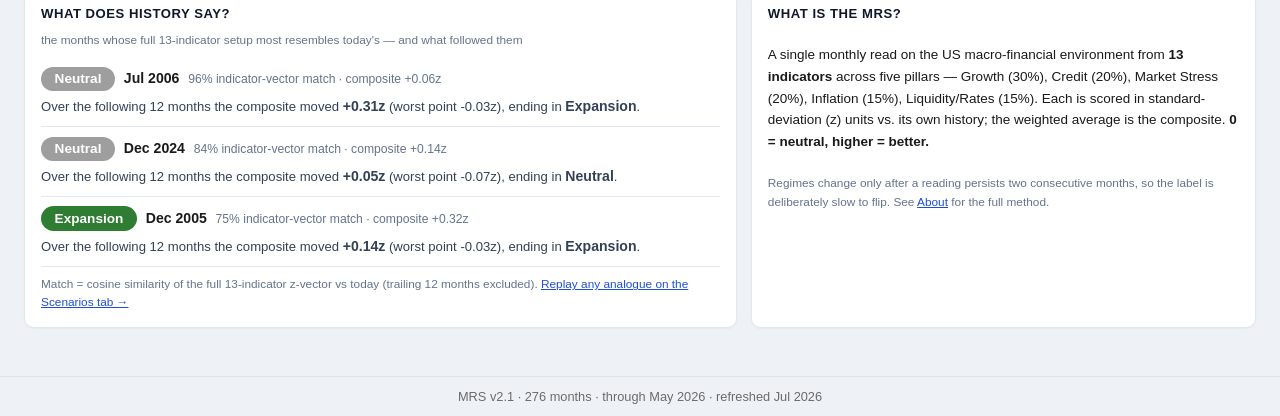
==== commit 83c90bf4: "dashboard: consistent dates everywhere — remove raw ISO strings, mark past releases" ====
--- a/dashboard/index.html
+++ b/dashboard/index.html
@@ -80,7 +80,7 @@
 
   <!-- Row 4: analyst summary (left) + 24-month driver trend (right) -->
 
-  <section class="card span-5" style="align-self:start">
+  <section class="card span-6" style="align-self:start">
     <div class="card-head">
       <h2>Analyst summary</h2>
       <span class="card-sub" id="summary-date"></span>
@@ -88,7 +88,7 @@
     <div class="summary-grid" id="summary-grid"></div>
   </section>
 
-  <section class="card span-7" style="align-self:start">
+  <section class="card span-6" style="align-self:start">
     <div class="card-head">
       <h2>What's driving the score · last 24 months</h2>
       <span class="card-sub">stacked pillar contributions (z-units)</span>
